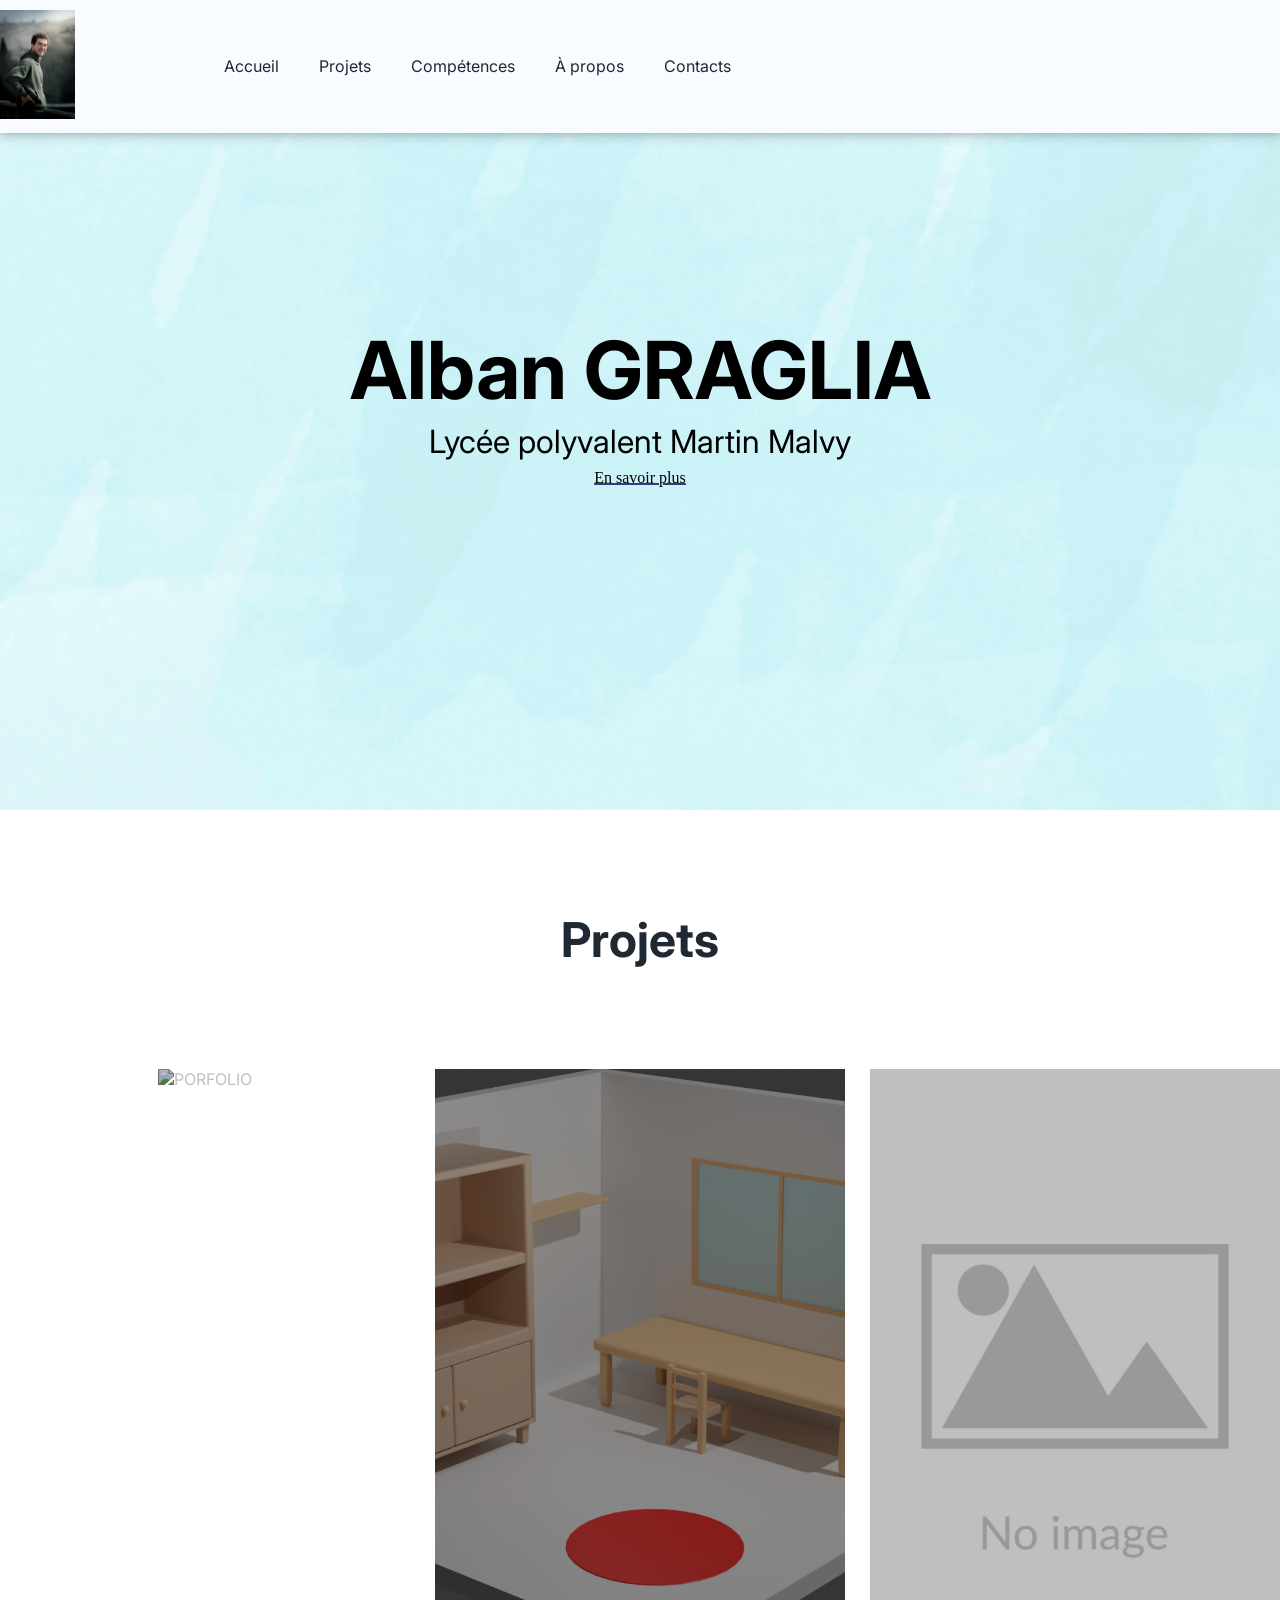
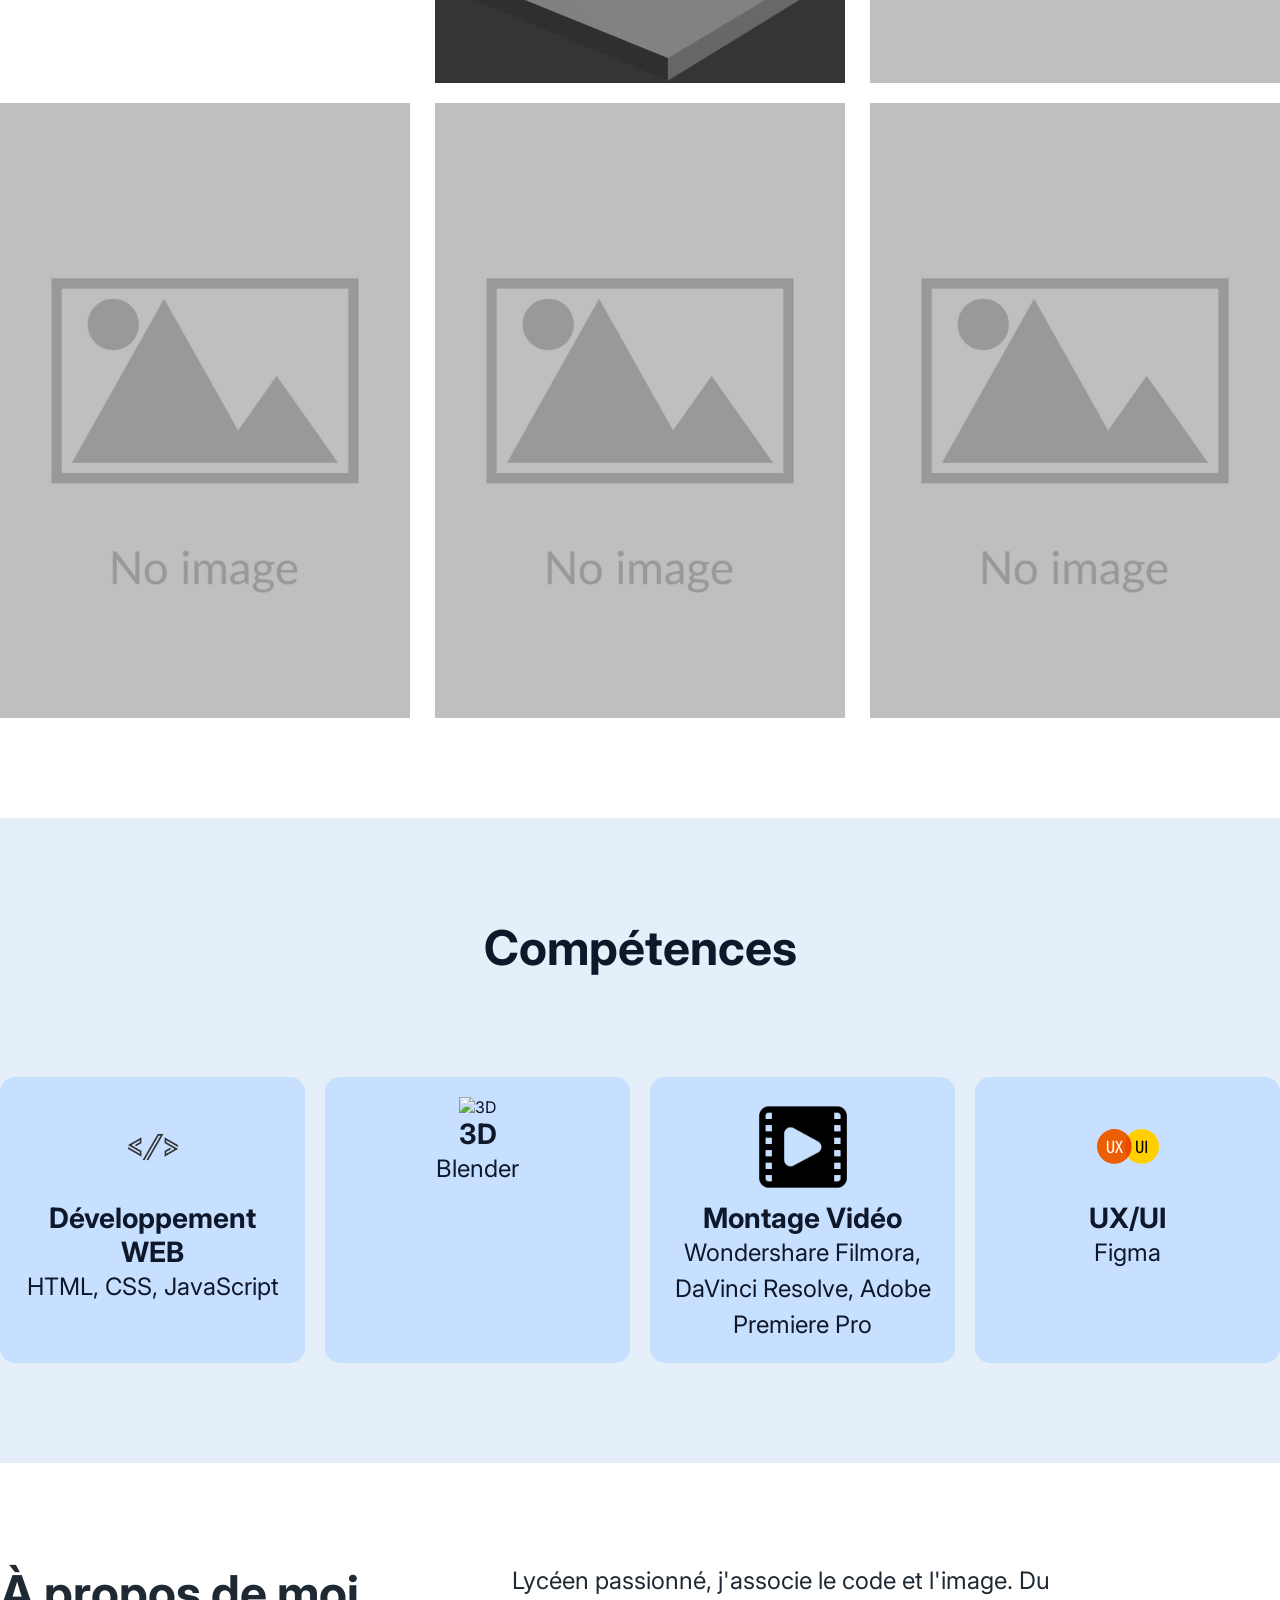
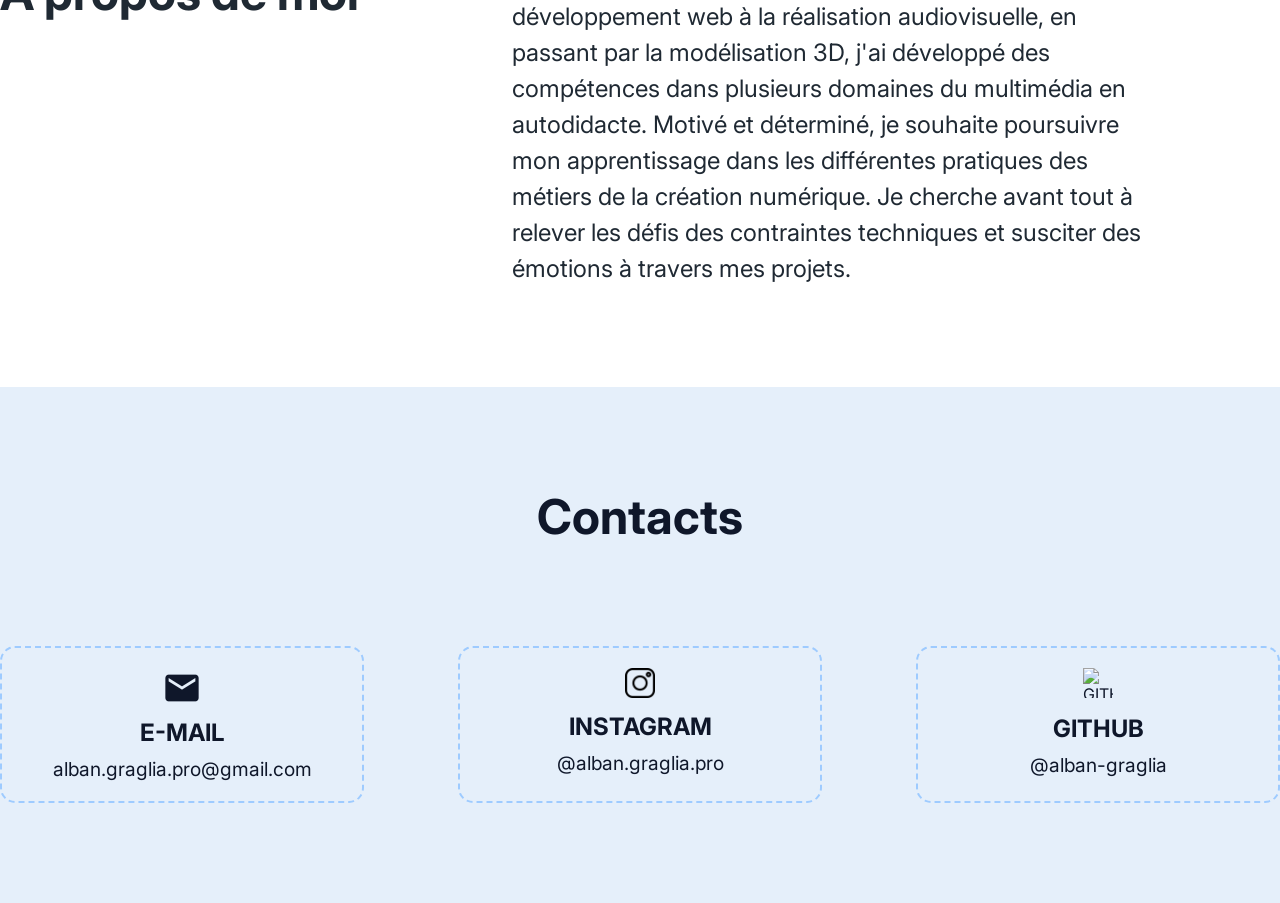
==== index.html @ 974cf29f "Teste projet bureau iso" ====
<!DOCTYPE html>
<html>

<head>
  <meta charset="utf-8">
  <meta name="viewport" content="width=device-width, initial-scale=1" />
  <link href="https://fonts.googleapis.com/icon?family=Material+Icons" rel="stylesheet">
  <link rel="stylesheet" href="CSS/style.css"> <!-- Fichier CSS par défaut -->
  <link rel="stylesheet" href="CSS/theme.css"> <!-- Fichier CSS pour le thème sombre/claire -->
  <link rel="stylesheet" href="CSS/responsive.css"> <!-- Fichier CSS pour responsive -->
  <title>Projet 1 - Alban GRAGLIA</title>
</head>

<body class="light-mode">
  <header>
    <div class="boxed">
      <div class="flex align-center space-between">
        <button onclick="OpenMenu()" class="menu-button-phone">
          <span class="material-icons">menu</span>
        </button>
        <a href="/" class="header-logo">
          <img src="img/alban-graglia.jpg" alt="ALBAN GRAGLIA">
        </a>
        <ul class="header-menu">
          <li><a href="#home">Accueil</a></li>
          <li><a href="#projets">Projets</a></li>
          <li><a href="#competences">Compétences</a></li>
          <li><a href="#learn-more">À propos</a></li>
          <li><a href="#contacts">Contacts</a></li>
        </ul>
        <button class="theme-switch" id="theme-switch">
          <span class="material-icons">light_mode</span>
        </button>
      </div>
  </header>


  <!-- Accueil -->
  <div class="slider" id="home">
    <div class="slider-content">
      <h1>Alban GRAGLIA</h1>
      <p>Lycée polyvalent Martin Malvy</p>
      <a href="#learn-more">
        <p>En savoir plus</p>
      </a>
    </div>
  </div>







  <!-- Projets -->
  <div class="section light" id="projets">
    <div class="boxed text-center">
      <h2> Projets </h2>
      <div class="flex wrap gap20 space-between">

        <div class="w32 wm47 projet"> <!-- Projet 1: -->
          <a href="projet/projet1.html">
            <img src="" alt="PORFOLIO">
            <h3>Portfolio</h3>
          </a>
        </div>

        <div class="w32 wm47 projet"> <!-- Projet 2: -->
          <a href="projet/projet2.html">
            <img src="img/projet/bureau-iso.png" alt="BUREAU ISO">
            <h3>Bureau isométrique</h3>
          </a>
        </div>

        <div class="w32 wm47 projet"> <!-- Projet 3: -->
          <a href="projet/projet3.html">
            <img src="img/no-image.jpg" alt="AFFICHE CVL">
            <h3>Affiche CVL</h3>
          </a>
        </div>

        <div class="w32 wm47 projet"> <!-- Projet 4: -->
          <a href="img/no-image.jpg">
            <img src="img/no-image.jpg" alt="NO IMAGE">
            <h3>No image</h3>
          </a>
        </div>

        <div class="w32 wm47 projet"> <!-- Projet 5: -->
          <a href="img/no-image.jpg">
            <img src="img/no-image.jpg" alt="NO IMAGE">
            <h3>No image</h3>
          </a>
        </div>

        <div class="w32 wm47 projet"> <!-- Projet 6: -->
          <a href="img/no-image.jpg">
            <img src="img/no-image.jpg" alt="NO IMAGE">
            <h3>No image</h3>
          </a>
        </div>

      </div>
    </div>
  </div>






  <!-- Compétences -->
  <div class="section dark" id="competences">
    <div class="boxed text-center">
      <h2>Compétences</h2>
      <div class="flex toColumn gap20">

        <div class="w25 wm80 skill"> <!-- Compétence 1: WEB -->
          <img src="img/logo/web.png" alt="WEB">
          <h3>Développement WEB</h3>
          <p> HTML, CSS, JavaScript </p>
        </div>

        <div class="w25 wm80 skill"> <!-- Compétence 2: 3D -->
          <img src="img/logo/blender.png" alt="3D">
          <h3>3D</h3>
          <p> Blender </p>
        </div>

        <div class="w25 wm80 skill"> <!-- Compétence 3: Vidéo -->
          <img src="img/logo/video.png" alt="VIDEO">
          <h3>Montage Vidéo</h3>
          <p> Wondershare Filmora, DaVinci Resolve, Adobe Premiere Pro </p>
        </div>

        <div class="w25 wm80 skill"> <!-- Compétence 4: UX/UI -->
          <img src="img/logo/ux-ui.svg" alt="UX/UI">
          <h3>UX/UI</h3>
          <p>Figma</p>
        </div>

      </div>
    </div>
  </div>





  <!-- À propos de moi -->
  <div class="section light" id="learn-more">
    <div class="boxed">
      <div class="flex toColumn mCenter">
        <div class="w40 wm100">
          <h2>À propos de moi</h2>
        </div>


        <div class="w60 wm100">
          <p>Lycéen passionné, j'associe le code et l'image. Du développement web à la réalisation audiovisuelle, en
            passant par la modélisation 3D, j'ai développé des compétences dans plusieurs domaines du multimédia en
            autodidacte. Motivé et déterminé, je souhaite poursuivre mon apprentissage dans les différentes pratiques
            des métiers de la création numérique. Je cherche avant tout à relever les défis des contraintes techniques
            et susciter des émotions à travers mes projets.</p>
        </div>
      </div>
    </div>
  </div>






  <!-- Contacts -->
  <div class="section dark" id="contacts">
    <div class="boxed text-center">
      <h2>Contacts</h2>
      <div class="flex toColumn space-between mgap20">

        <div class="w33 wm80 contact"> <!-- Contact 1: Gmail -->
          <span class="material-icons contact-icon">mail</span>
          <span class="contact-name">E-mail</span>
          <span class="contact-content">alban.graglia.pro@gmail.com</span>
        </div>

        <div class="w33 wm80 contact"> <!-- Contact 2: Instagram -->
          <a href="https://www.instagram.com/alban.graglia.pro/">
            <img class="contact-img" src="img/logo/instagram.png" alt="INSTAGRAM">
            <span class="contact-name">Instagram</span>
            <span class="contact-content">@alban.graglia.pro</span>
          </a>
        </div>

        <div class="w33 wm80 contact"> <!-- contact  3: GitHub -->
          <a href="https://github.com/alban-graglia">
            <img class="contact-img" src="img/logo/github.png" alt="GITHUB">
            <span class="contact-name">GitHub</span>
            <span class="contact-content">@alban-graglia</span>
          </a>
        </div>
      </div>
    </div>
  </div>


</body>
<script src="JS/script.js"></script>

</html>
---- CSS/style.css ----
@import url('https://fonts.googleapis.com/css2?family=Inter:ital,opsz,wght@300;400;500;600;700;900&display=swap');


* {
  margin: 0;
  padding: 0;
  scroll-behavior: smooth;
}






/* Paramètres */
body {
  font-family: 'Inter', sans-serif;
}


h1 {
  font-size: 5rem;
}

h2 {
  font-size: 3rem;
  margin-bottom: 100px;
}

p {
  font-size: 1.5rem;
  line-height: 1.5em;
}

.slider-content p {
  font-size: 2rem;
}

.section {
  padding: 100px 0;
}

.boxed {
  max-width: 1280px;
  margin-inline: auto
}

.flex {
  display: flex
}

.light {
  background: var(--slider-bg1-color);
  color: var(--slider-text1-color);
}

.dark {
  background: var(--slider-bg2-color);
  color: var(--slider-text2-color);
}

.w25 {
  width: 25%
}

.w32 {
  width: 32%
}

.w33 {
  width: 33.3%
}

.w40 {
  width: 40%
}

.w60 {
  width: 50%
}

.gap20 {
  gap: 20px
}

.wrap {
  flex-wrap: wrap;
}

.space-between {
  justify-content: space-between
}

.align-center {
  align-items: center
}

.text-center {
  text-align: center;
}












/* Header */
header {
  position: fixed;
  top: 0;
  left: 0;
  width: 100%;
  background: var(--header-bg-color);
  z-index: 1000;
  padding-block: 10px;
  box-shadow:
    0px 5px 10px var(--header-bg-shadow1-color),
    0px 1px 5px var(--header-bg-shadow2-color);
}

.header-logo {
  display: block;
  z-index: 999;
}

.header-logo img {
  width: 75px;
}

header .material-icons {
  font-size: 40px
}

.menu-button-phone {
  display: none;
}

.header-menu {
  display: flex;
  align-items: center;
  list-style: none;
}

.header-menu li a {
  text-decoration: none;
  color: var(--header-text-color);
  padding: 20px;
  display: block;
  box-sizing: border-box;
  transition: 0.2 s ease
}

.header-menu li a:hover {
  background: var(--header-hover-color);
}

.theme-switch,
.menu-button-phone {
  background: none;
  border: none;
  cursor: pointer;
  color: var(--header-text-color)
}






/* Slider */
.slider {
  width: 100%;
  height: 90vh;
  aspect-ratio: 16/9;
  background-image: url(../img/background.jpg);
  filter: brightness(var(--bg-brightness));
  background-attachment: fixed;
  position: relative;
}

.slider-background {
  width: 100%;
  height: 90vh;
  object-fit: cover;
}

.slider-content {
  position: absolute;
  top: 50%;
  left: 50%;
  transform: translate(-50%, -50%);
  text-align: center;
}

.slider-content a p {
  font-family: "Shadows Into Light Two", cursive;
  display: block;
  width: 100%;
  height: 100%;
  text-decoration: underline;
  color: var(--slider-text0-color);
  font-size: 16px;
}

.slider .img-projet1 {
  width: 50vh;
  height: 50vh;
  object-fit: cover;
}






/* Projets */
.projet {
  height: auto;
  aspect-ratio: 1/1.5;
  position: relative;

}

.projet a {
  display: block;
  width: 100%;
  height: 100%;
  text-decoration: none;
  color: var(--projet-text-color);
}

.projet img {
  width: 100%;
  height: 100%;
  object-fit: cover;
  filter: brightness(0.75);
  transition: 0.4s ease;
}

.projet:hover img {
  filter: brightness(1);
}

.projet h3 {
  position: absolute;
  top: 50%;
  left: 50%;
  transform: translate(-50%, -50%);
  font-size: 2rem;
  width: max-content;
  opacity: 0;
  transition: 0.4s ease
}

.projet:hover h3 {
  opacity: 0.95;
}






/* Compétences */
.skill {
  background: var(--skill-bg-color);
  border-radius: 15px;
  padding: 20px;
  box-sizing: border-box;
}

.skill img {
  width: 100px;
  height: 100px;
  aspect-ratio: 1/1;
  object-fit: contain;
}

.skill h3 {
  font-size: 1.75rem;
  margin-top: 10 px;
}






/* Contacts */
.contact {
  border: 2px dashed var(--contact-border-color);
  border-radius: 15px;
  padding: 20px;
  max-width: 320px;
}

.contact-icon {
  display: block;
  font-size: 40px;
}

.contact a {
  text-decoration: none;
  color: var(--slider-text2-color)
}

.contact a .contact-img {
  display: inline-block;
  margin: 0 auto;
  width: 30px;
  height: 30px;
}

.contact-name {
  display: block;
  font-weight: 700;
  text-transform: uppercase;
  margin: 10px 0;
  font-size: 1.5rem;
}

.contact-content {
  display: block;
  font-size: 1.2rem
}






/* Balise Scroll */
#home,
#projets,
#competences,
#learn-more,
#contacts {
  scroll-margin-top: 95px;
  /* Hauteur du header */
}
---- CSS/theme.css ----
/***************************/
/*   Fichier choix thème   */
/***************************/



/***************/
/* Thème clair */
/***************/
body.light-mode {
  --bg-brightness: 1;                                /*Luminosité background*/
  
  /*Header*/
  --header-bg-color: #f8fbff;                      /*Background header*/
  --header-bg-shadow1-color: rgba(0, 0, 0, 0.15);  /*Ombre principale*/
  --header-bg-shadow2-color: rgba(0, 0, 0, 0.12);  /*Ombre secondaire*/
  --header-text-color: #1f2933;                    /*Texte header*/
  --header-hover-color: #e6f2ff;                   /*Cadre hover*/

  /*Slider*/
  --slider-bg1-color: #ffffff;                     /*Background principale*/
  --slider-bg2-color: #e5effa;                     /*Background secondaire*/
  --slider-text0-color: #000;                      /*Texte accueil*/
  --slider-text1-color: #1f2933;                   /*Texte background principale*/
  --slider-text2-color: #0f172a;                   /*Texte background secondaire*/

  /*Projets*/
  --projet-text-color: #ffffff;                    /*Texte sur projets */

  /*Compétences*/
  --skill-bg-color: #c7e0ff;                       /*Cadre compétences*/

  /*Contacts*/
  --contact-border-color: #9ecbff;                 /*Cadre contact*/
}






/****************/
/* Thème sombre */
/****************/
body.dark-mode {
  --bg-brightness: 0.5;                              /*Luminosité background*/
  
  /*Header*/
  --header-bg-color: #0f172a;                      /*Background*/
  --header-bg-shadow1-color: rgba(0, 0, 0, 0.6);   /*Ombre principale*/
  --header-bg-shadow2-color: rgba(0, 0, 0, 0.3);   /*Ombre secondaire*/
  --header-text-color: #e5efff;                    /*Texte*/
  --header-hover-color: #1e293b;                   /*Cadre hover*/

  /*Slider*/
  --slider-bg1-color: #070b1c;                     /*Background principal*/
  --slider-bg2-color: #020617;                     /*Background secondaire*/
  --slider-text0-color: #000;                      /*Texte accueil*/
  --slider-text1-color: #e5efff;                   /*Texte background principal*/
  --slider-text2-color: #c7e0ff;                   /*Texte background secondaire*/

  /*Projets*/
  --projet-text-color: #ffffff;                    /*Texte sur projets*/

  /*Compétences*/
  --skill-bg-color: #1e293b;                       /*Cadre compétences*/

  /*Contacts*/
  --contact-border-color: #9ecbff;                 /*Cadre contact*/
}
---- CSS/responsive.css ----
@media(max-width: 810px) {
  header {
    height: 65px;
  }

  .header-logo {
    position: absolute;
    left: 50%;
    top: 50%;
    transform: translate(-50%, -50%);
  }

  .menu-phone{
    display: flex;
  }

  .menu-button-phone {
    z-index: 999;
    display: block;
    position: absolute;
    left: 5%;
    top: 50%;
    transform: translateY(-50%)
  }

  .theme-switch {
    position: absolute;
    right: 5%;
    top: 50%;
    transform: translateY(-50%)
  }

  .header-menu {
    display: flex;
    position: fixed;
    top: 0;
    left: 0;
    width: 100%;
    height: 100vh;
    background: var(--header-bg-color);
    flex-direction: column;
    align-items: center;
    justify-content: center;
    font-size: 1.25rem;
    gap: 20px;
    display: none;
  }

  .header-menu li a {
    border: 2px solid var(--header-text-color);
    width: 220px;
    text-align: center;
  }

  .slider {
    height: 75vh
  }

  .slider-content {
    width: 90%;
  }

  .slider-content p {
    margin-top: 20px;
    font-size: 1.5rem;
    text-wrap: balance;
  }

  h1 {
    font-size: 2rem;
  }

  h2 {
    font-size: 1.65rem;
    margin-bottom: 20px;
  }

  p {
    font-size: 1rem;
    text-wrap: balance;
  }

  .toColumn {
    flex-direction: column
  }

  .mCenter {
    justify-content: center;
    align-items: center;
    text-align: center;
  }


  .wm47 {
    width: 47% !important;
  }

  .wm80 {
    width: 80%;
    margin: 0 auto !important;
  }

  .wm100 {
    width: 100% !important;
  }

  .mgap20 {
    gap: 20px !important;
  }

  .section {
    padding: 50px 0;
  }

  .boxed {
    max-width: 90%;
  }
}
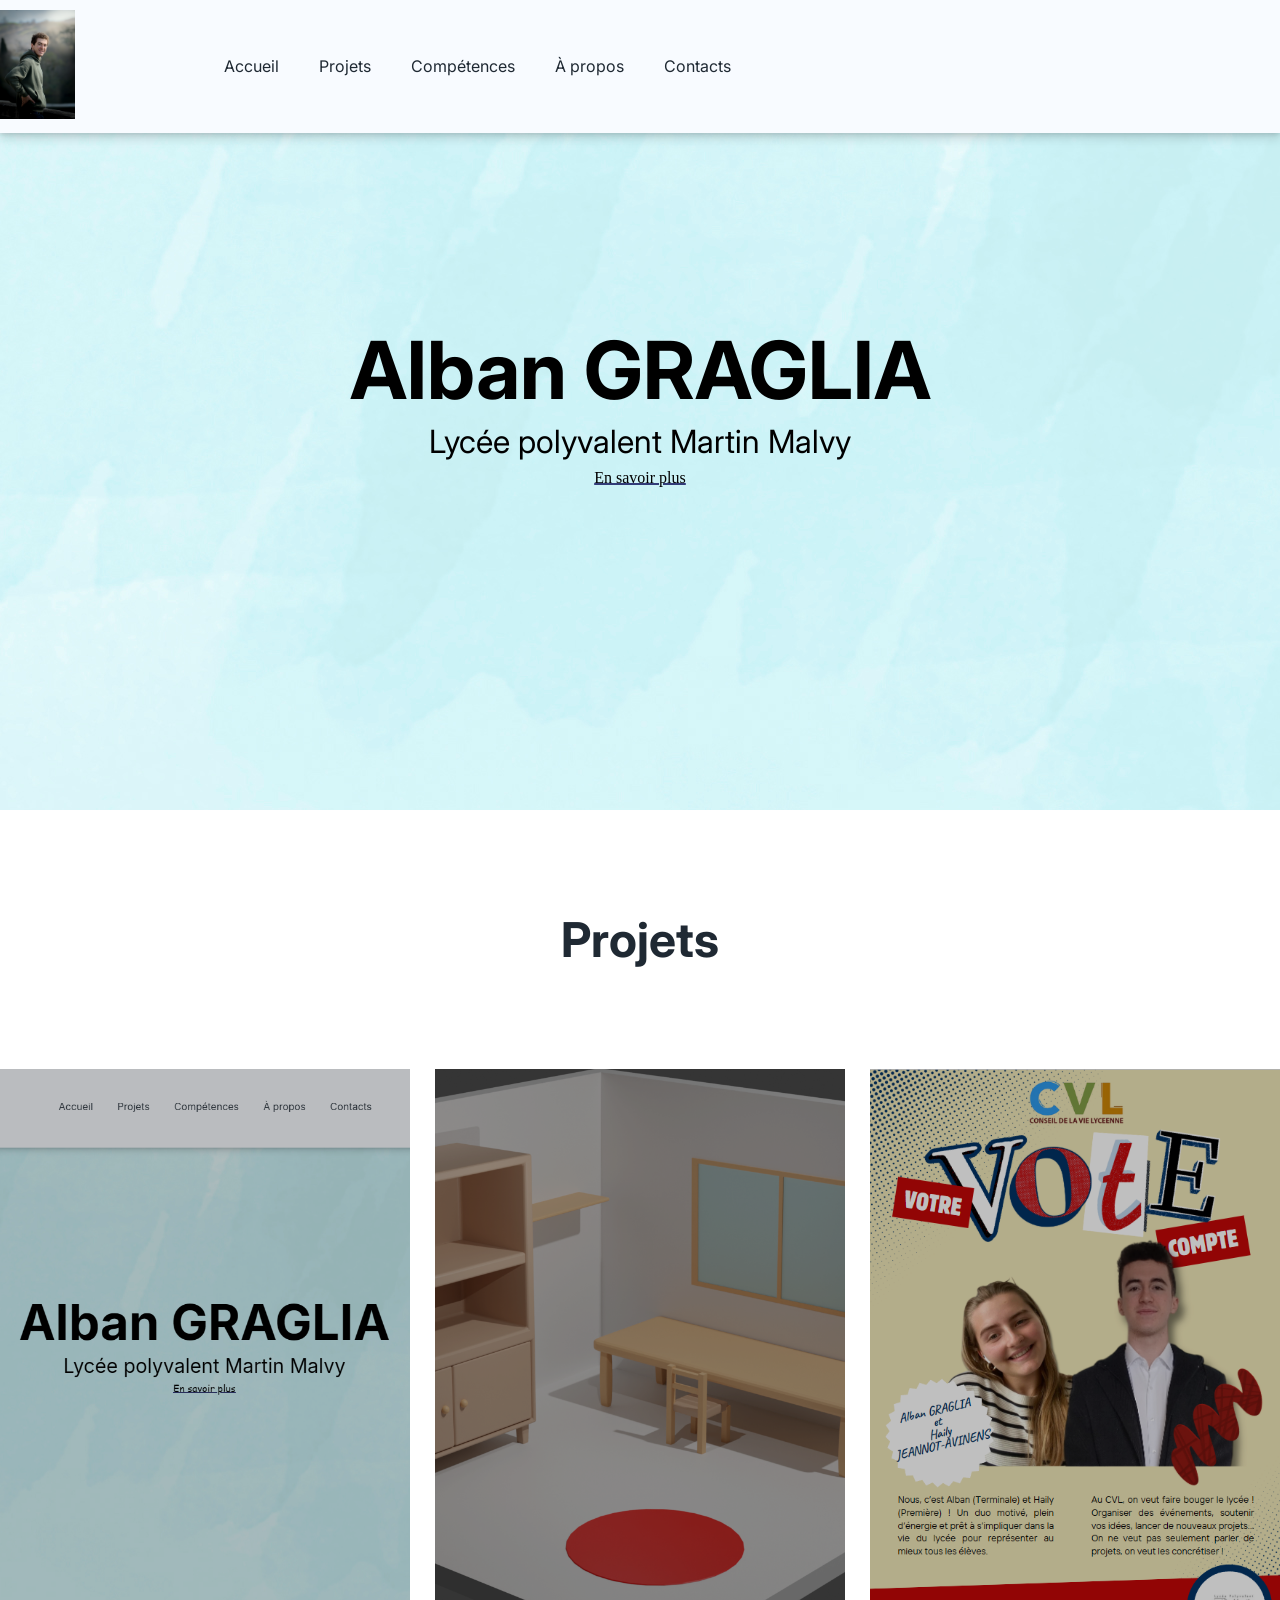
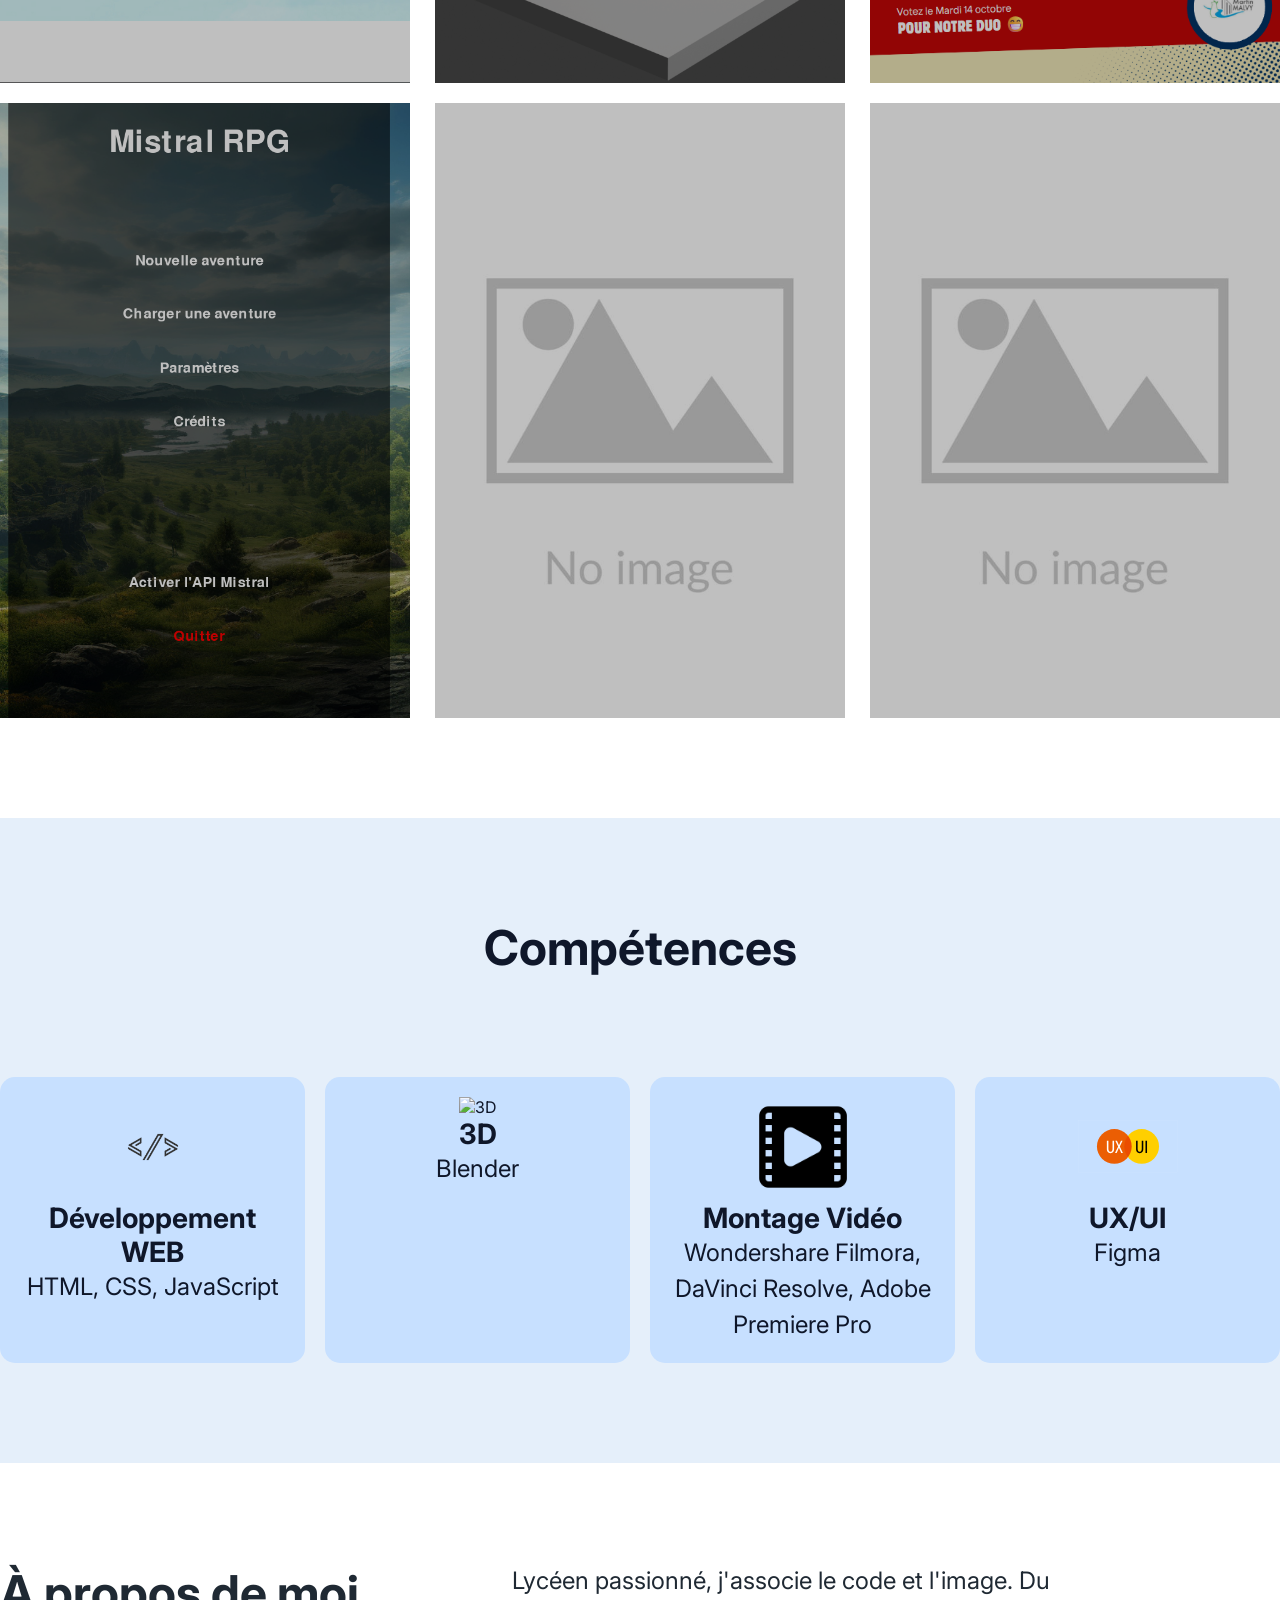
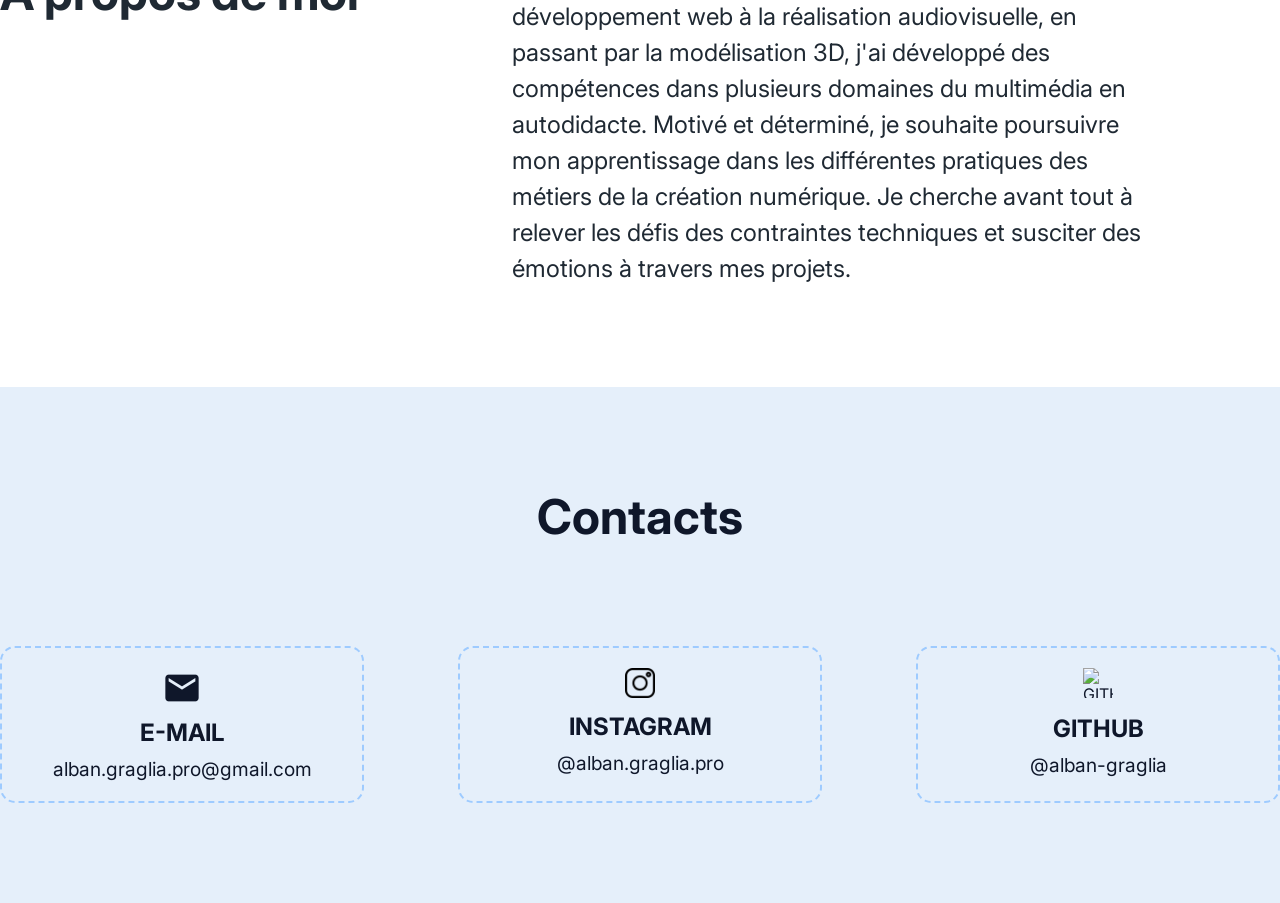
==== commit c03c9f78: "Ajout projet 1,2,3 et 4" ====
--- a/index.html
+++ b/index.html
@@ -60,7 +60,7 @@
 
         <div class="w32 wm47 projet"> <!-- Projet 1: -->
           <a href="projet/projet1.html">
-            <img src="" alt="PORFOLIO">
+            <img src="img/projet/portfolio.png" alt="PORFOLIO">
             <h3>Portfolio</h3>
           </a>
         </div>
@@ -74,27 +74,27 @@
 
         <div class="w32 wm47 projet"> <!-- Projet 3: -->
           <a href="projet/projet3.html">
-            <img src="img/no-image.jpg" alt="AFFICHE CVL">
+            <img src="img/projet/affiche-cvl.png" alt="AFFICHE CVL">
             <h3>Affiche CVL</h3>
           </a>
         </div>
 
         <div class="w32 wm47 projet"> <!-- Projet 4: -->
-          <a href="img/no-image.jpg">
+          <a href="projet/projet4.html">
+            <img src="img/projet/mistral-rpg.png" alt="MISTRAL RGP">
+            <h3>Mistral RPG</h3>
+          </a>
+        </div>
+
+        <div class="w32 wm47 projet"> <!-- Projet 5: -->
+          <a href="projet/projet5.html">
             <img src="img/no-image.jpg" alt="NO IMAGE">
             <h3>No image</h3>
           </a>
         </div>
 
-        <div class="w32 wm47 projet"> <!-- Projet 5: -->
-          <a href="img/no-image.jpg">
-            <img src="img/no-image.jpg" alt="NO IMAGE">
-            <h3>No image</h3>
-          </a>
-        </div>
-
         <div class="w32 wm47 projet"> <!-- Projet 6: -->
-          <a href="img/no-image.jpg">
+          <a href="projet/projet6.html">
             <img src="img/no-image.jpg" alt="NO IMAGE">
             <h3>No image</h3>
           </a>
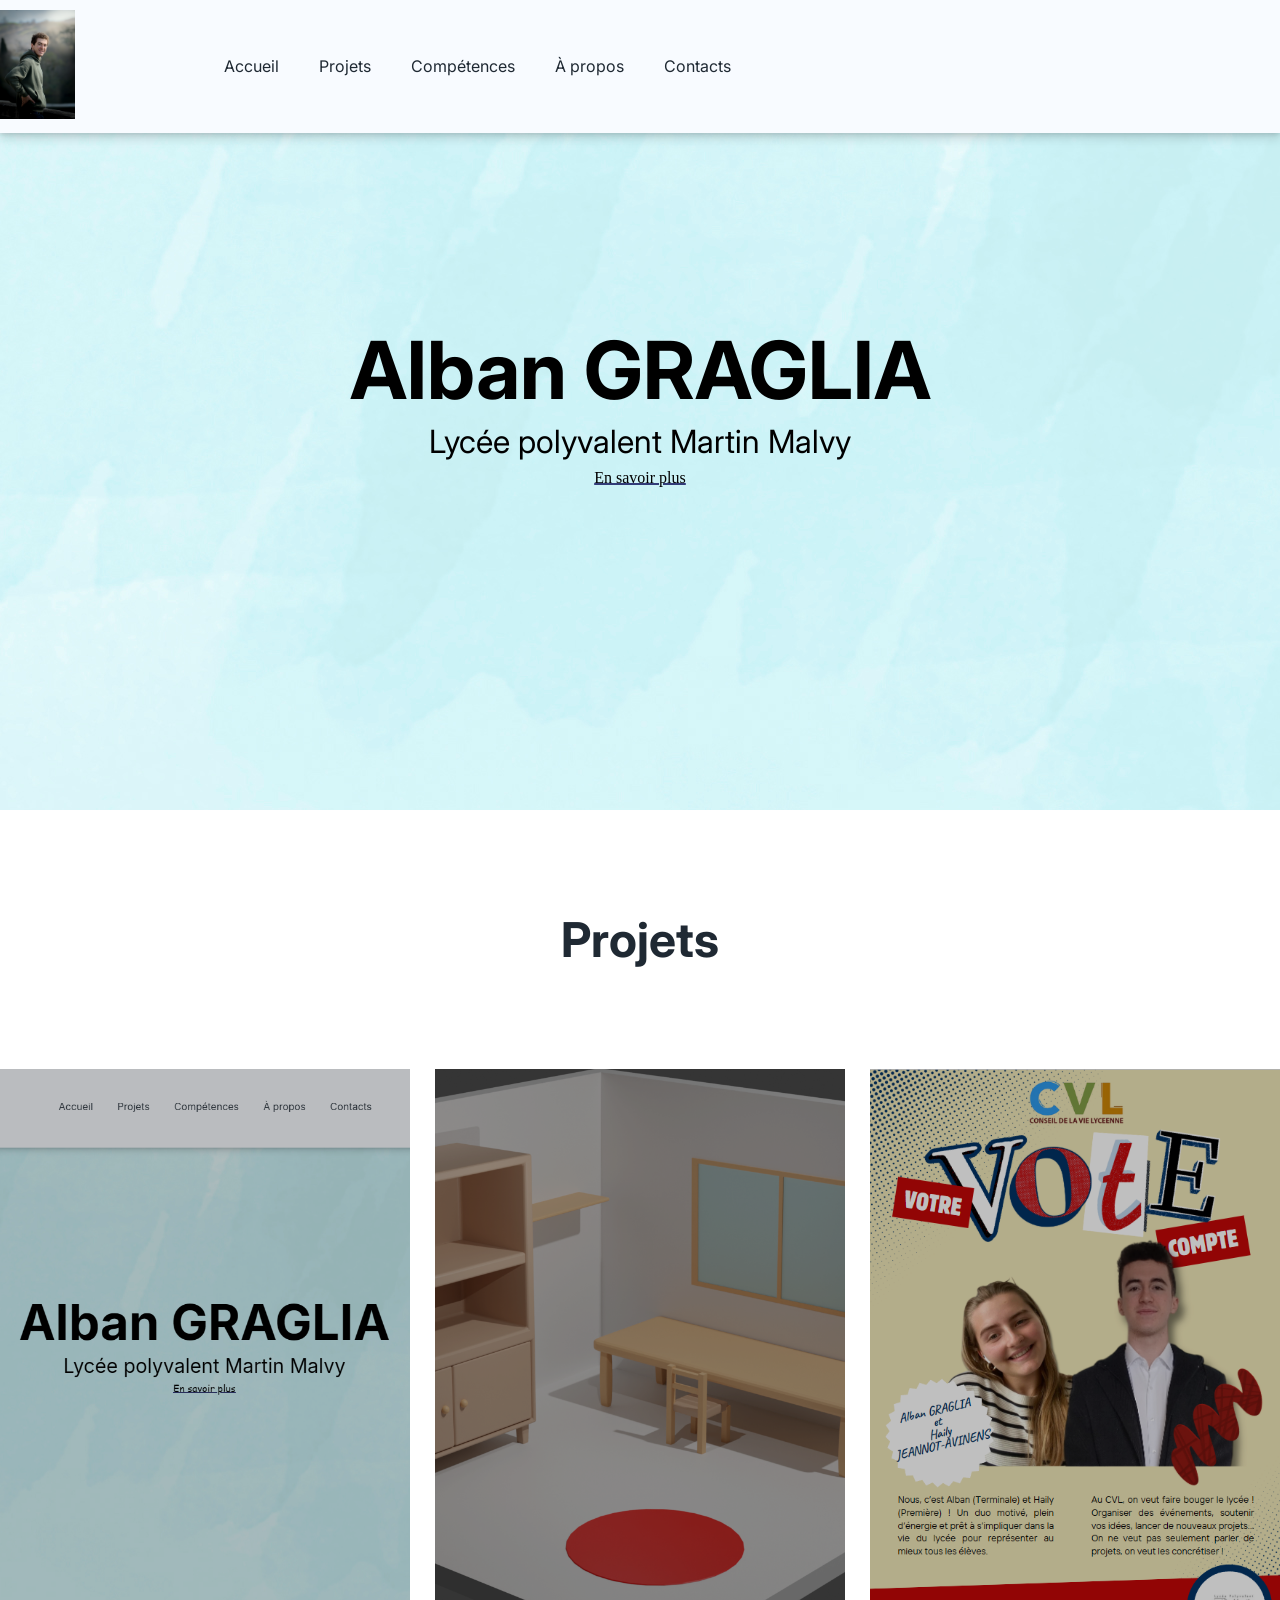
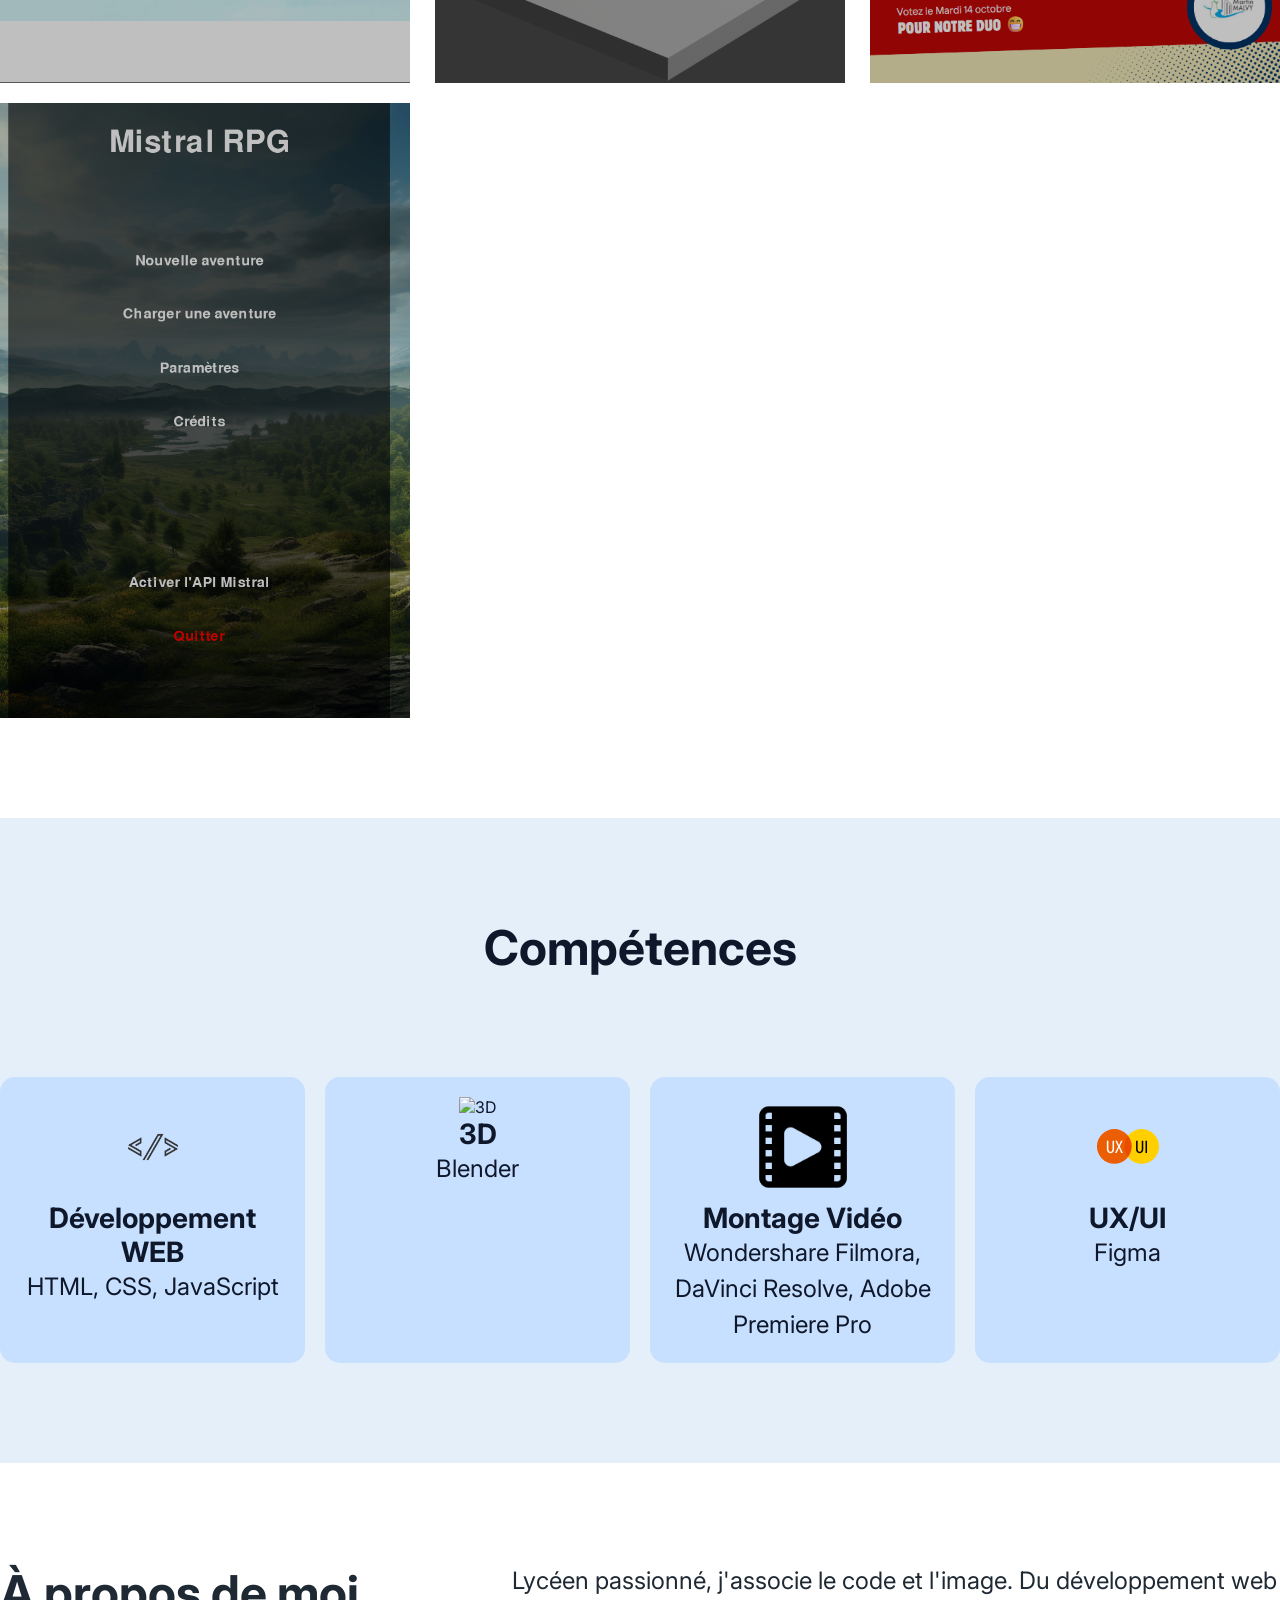
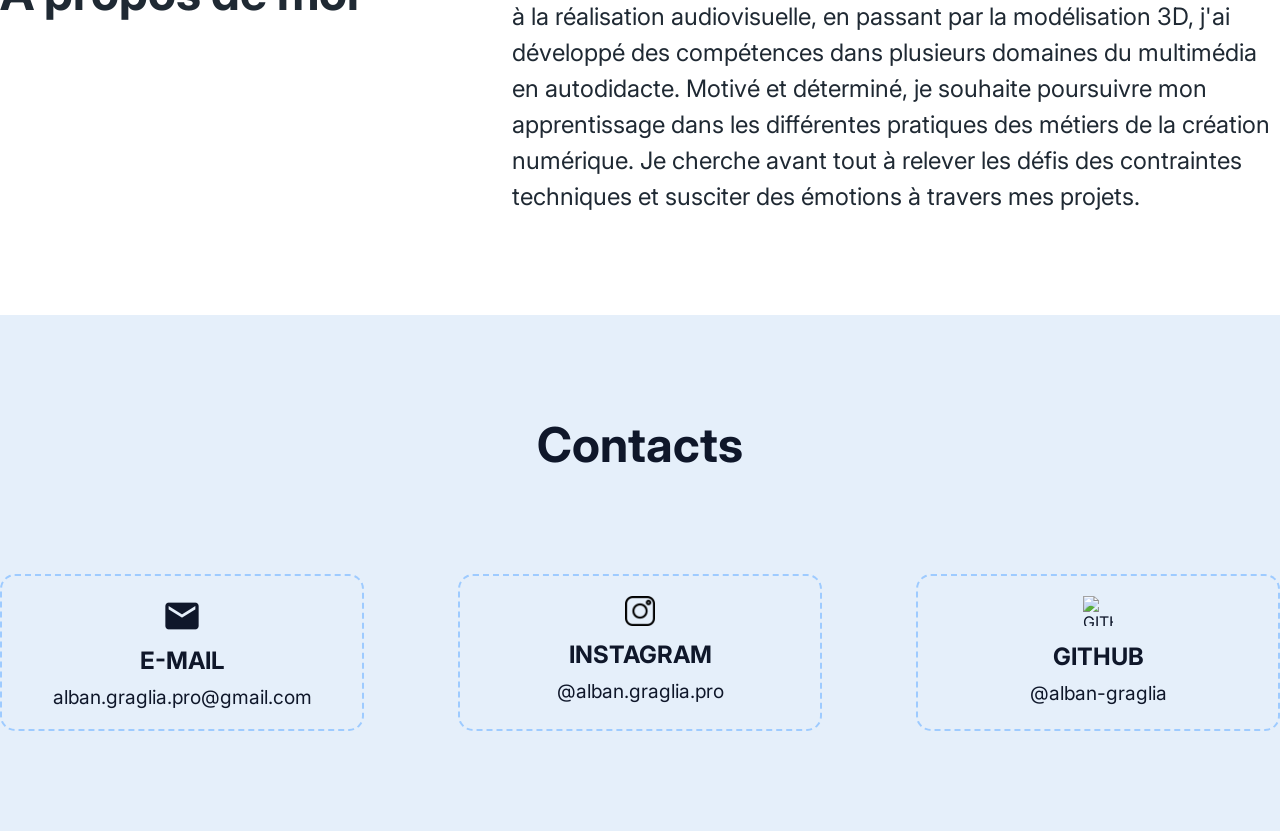
==== commit 23b02f52: "." ====
--- a/index.html
+++ b/index.html
@@ -8,7 +8,7 @@
   <link rel="stylesheet" href="CSS/style.css"> <!-- Fichier CSS par défaut -->
   <link rel="stylesheet" href="CSS/theme.css"> <!-- Fichier CSS pour le thème sombre/claire -->
   <link rel="stylesheet" href="CSS/responsive.css"> <!-- Fichier CSS pour responsive -->
-  <title>Projet 1 - Alban GRAGLIA</title>
+  <title>Portfolio - Alban GRAGLIA</title>
 </head>
 
 <body class="light-mode">
@@ -85,21 +85,21 @@
             <h3>Mistral RPG</h3>
           </a>
         </div>
-
-        <div class="w32 wm47 projet"> <!-- Projet 5: -->
+<!--
+        <div class="w32 wm47 projet">
           <a href="projet/projet5.html">
             <img src="img/no-image.jpg" alt="NO IMAGE">
             <h3>No image</h3>
           </a>
         </div>
 
-        <div class="w32 wm47 projet"> <!-- Projet 6: -->
+        <div class="w32 wm47 projet">
           <a href="projet/projet6.html">
             <img src="img/no-image.jpg" alt="NO IMAGE">
             <h3>No image</h3>
           </a>
         </div>
-
+-->
       </div>
     </div>
   </div>
--- a/CSS/style.css
+++ b/CSS/style.css
@@ -49,6 +49,12 @@
   display: flex
 }
 
+.flex2 {
+  display: flex;
+  justify-content: center;
+  flex-wrap: wrap;
+}
+
 .light {
   background: var(--slider-bg1-color);
   color: var(--slider-text1-color);
@@ -75,12 +81,20 @@
   width: 40%
 }
 
+.w50 {
+  width: 50%
+}
+
 .w60 {
-  width: 50%
+  width: 60%
 }
 
 .gap20 {
   gap: 20px
+}
+
+.gap40 {
+  gap: 40px
 }
 
 .wrap {
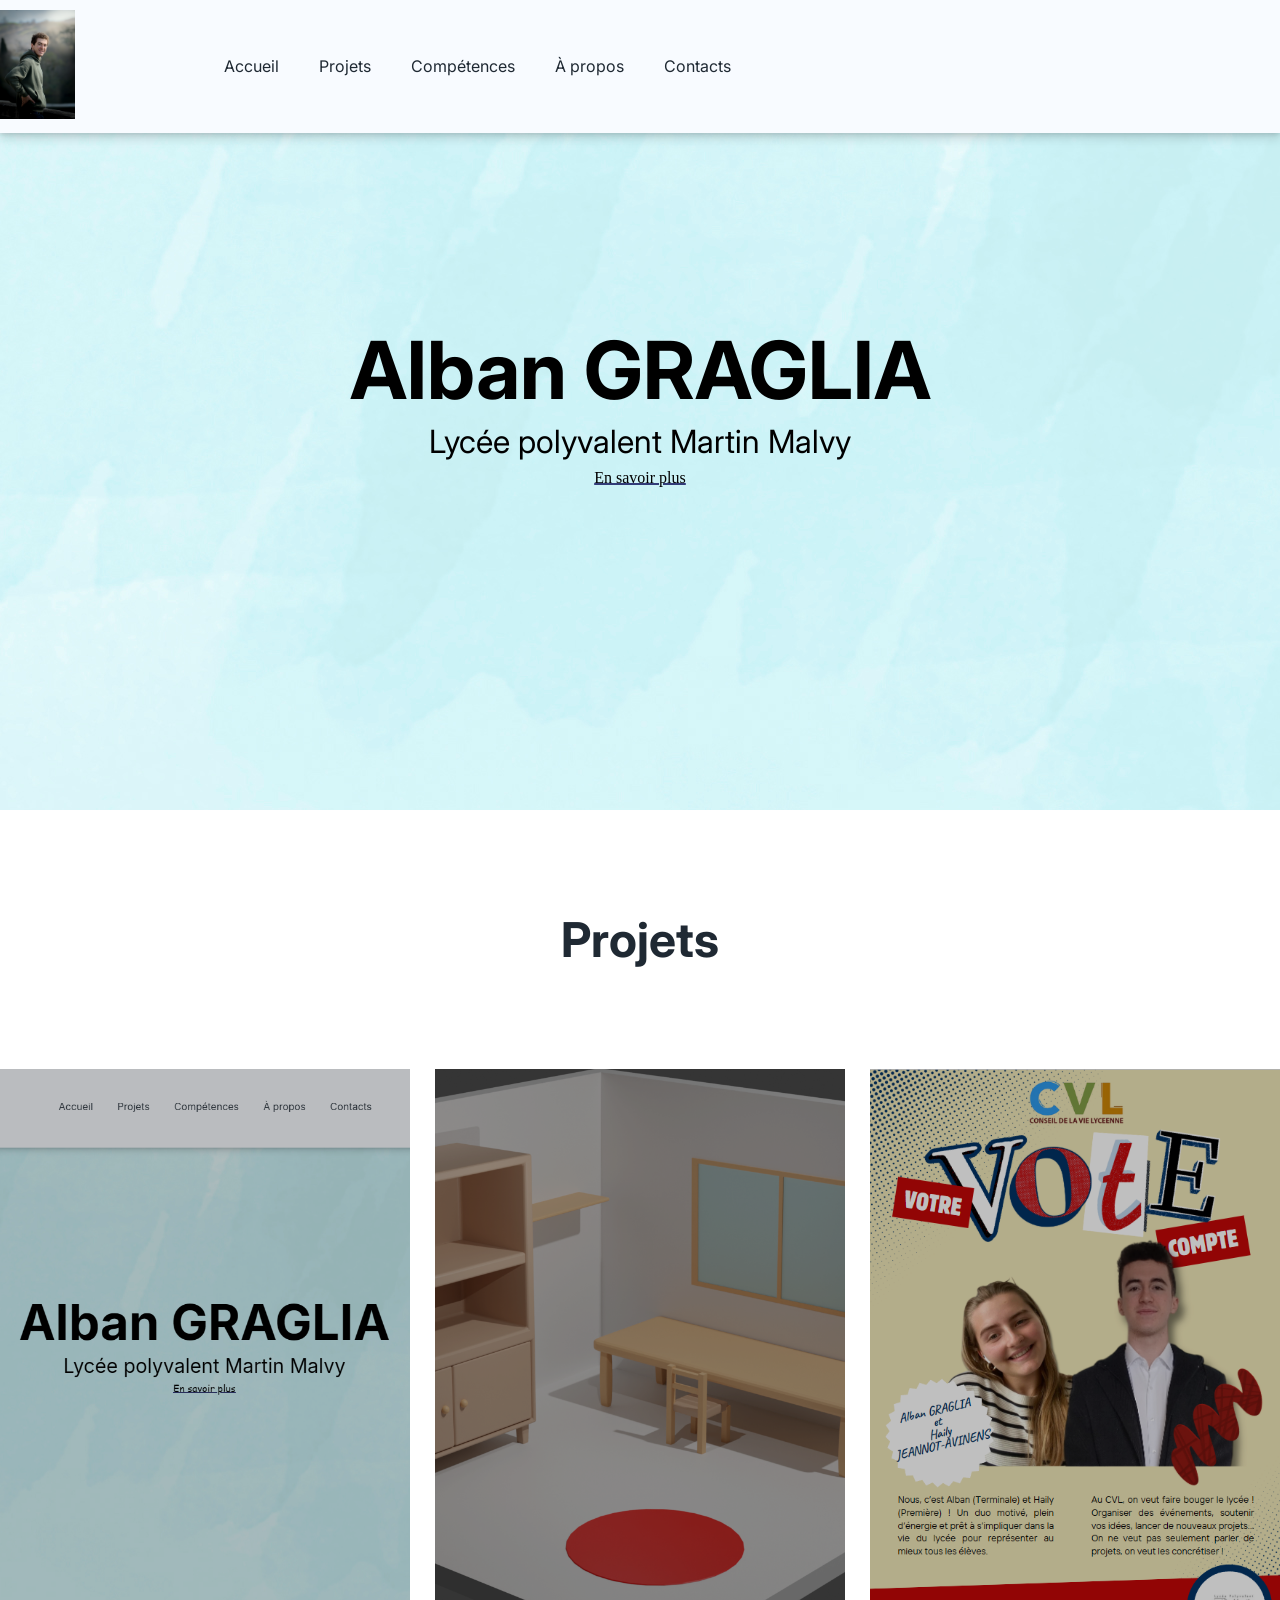
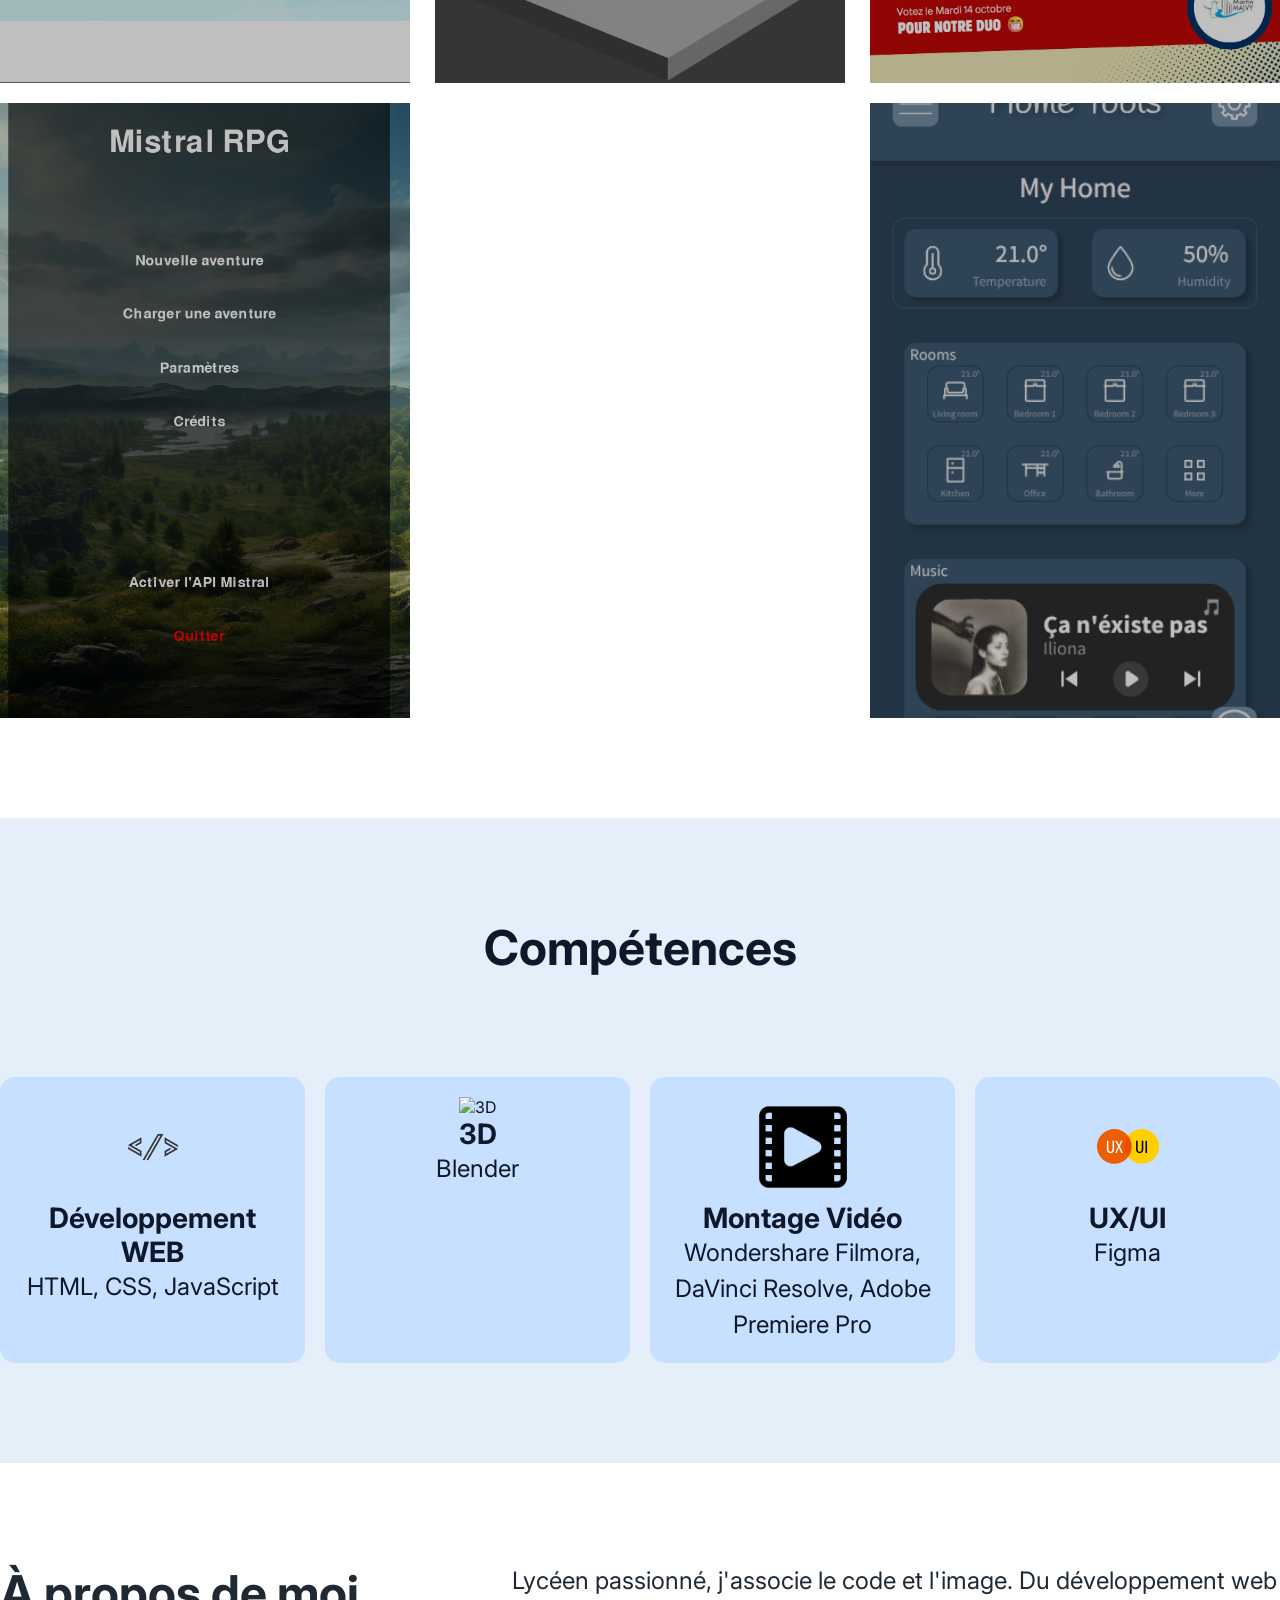
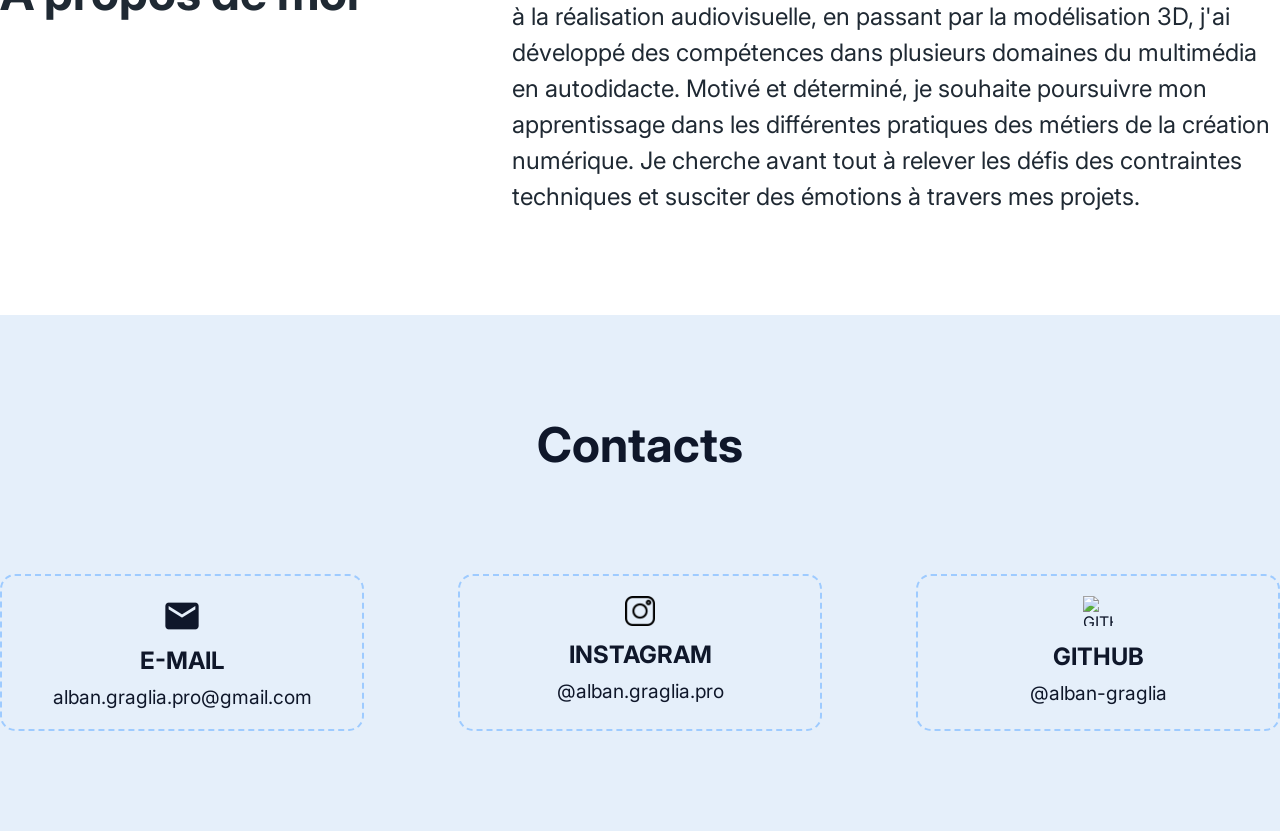
==== commit 3baf782a: "Ajout projet 5" ====
--- a/index.html
+++ b/index.html
@@ -85,14 +85,14 @@
             <h3>Mistral RPG</h3>
           </a>
         </div>
+
+        <div class="w32 wm47 projet"> <!-- Projet 5: -->
+          <a href="projet/projet5.html">
+            <img src="img/projet/Home-Tools/home.png" alt="HOME TOOLS">
+            <h3>Home Tools</h3>
+          </a>
+        </div>
 <!--
-        <div class="w32 wm47 projet">
-          <a href="projet/projet5.html">
-            <img src="img/no-image.jpg" alt="NO IMAGE">
-            <h3>No image</h3>
-          </a>
-        </div>
-
         <div class="w32 wm47 projet">
           <a href="projet/projet6.html">
             <img src="img/no-image.jpg" alt="NO IMAGE">
--- a/CSS/style.css
+++ b/CSS/style.css
@@ -224,7 +224,25 @@
 
 .slider .img-projet1 {
   width: 50vh;
+  height: 75vh;
+  object-fit: cover;
+}
+
+.slider .img-projet2 {
+  width: 75vh;
   height: 50vh;
+  object-fit: cover;
+}
+
+.slider .img-projet3 {
+  width: 50vh;
+  height: 75vh;
+  object-fit: cover;
+}
+
+.slider .img-projet4 {
+  width: 50vh;
+  height: 75vh;
   object-fit: cover;
 }
 
@@ -258,6 +276,7 @@
 }
 
 .projet:hover img {
+
   filter: brightness(1);
 }
 
@@ -267,13 +286,22 @@
   left: 50%;
   transform: translate(-50%, -50%);
   font-size: 2rem;
-  width: max-content;
+  width: 90%;
+  text-align: center;
   opacity: 0;
-  transition: 0.4s ease
+  transition: 0.4s ease;
 }
 
 .projet:hover h3 {
   opacity: 0.95;
+}
+
+.img-projet5 {
+    width: 60%;
+    max-width: 300px;
+    height: auto;
+    border-radius: 8px;
+    object-fit: cover;
 }
 
 
--- a/CSS/responsive.css
+++ b/CSS/responsive.css
@@ -104,6 +104,18 @@
     width: 100% !important;
   }
 
+  .hw47 {
+    height: 47%;
+  }
+
+  .hw80 {
+    height: 80%;
+  }
+
+  .hw100 {
+    height: 100%;
+  }
+
   .mgap20 {
     gap: 20px !important;
   }
@@ -115,4 +127,28 @@
   .boxed {
     max-width: 90%;
   }
+
+  .slider .img-projet1 {
+  width: 40vh;
+  height: 67.5vh;
+  object-fit: cover;
+  }
+
+  .slider .img-projet2 {
+    width: 50vh;
+    height: 40vh;
+    object-fit: cover;
+  }
+
+  .slider .img-projet3 {
+    width: 40vh;
+    height: 67.5vh;
+    object-fit: cover;
+  }
+
+  .slider .img-projet4 {
+    width: 40vh;
+    height: 67.5vh;
+    object-fit: cover;
+  }
 }
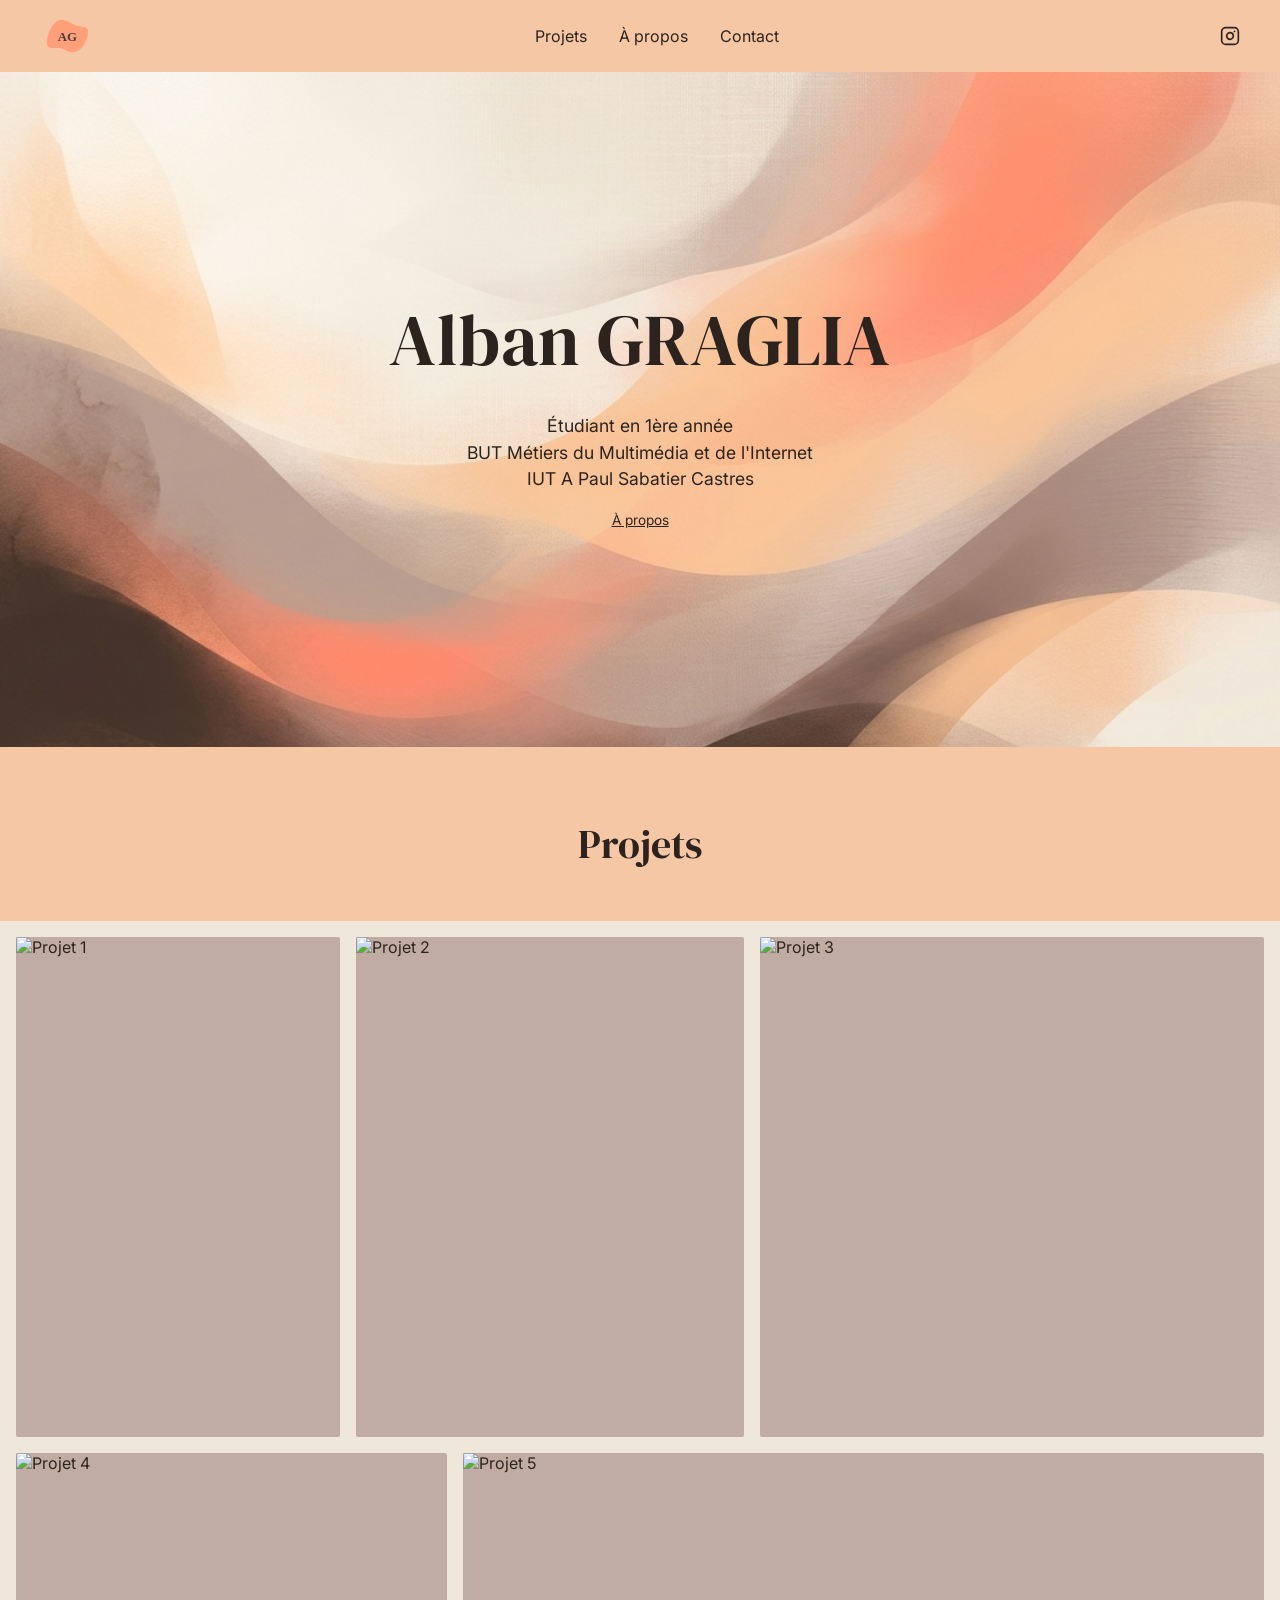
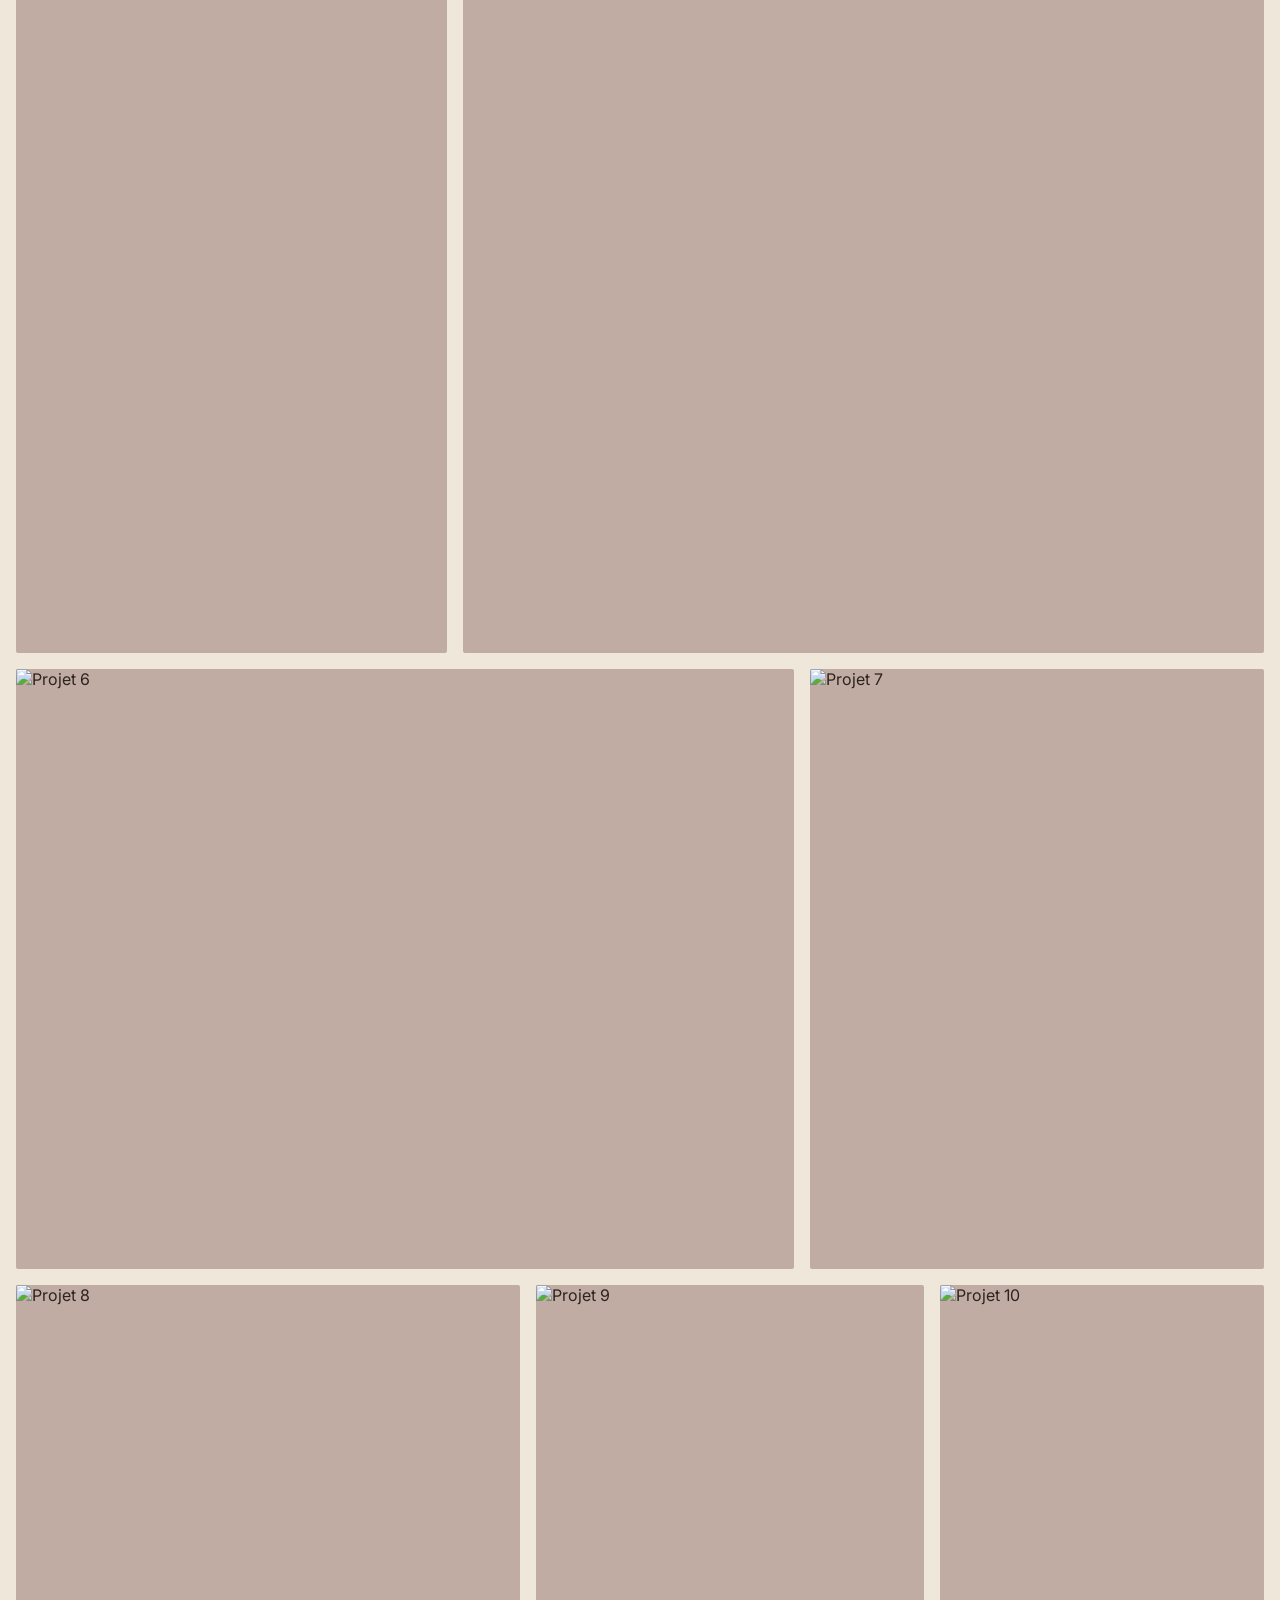
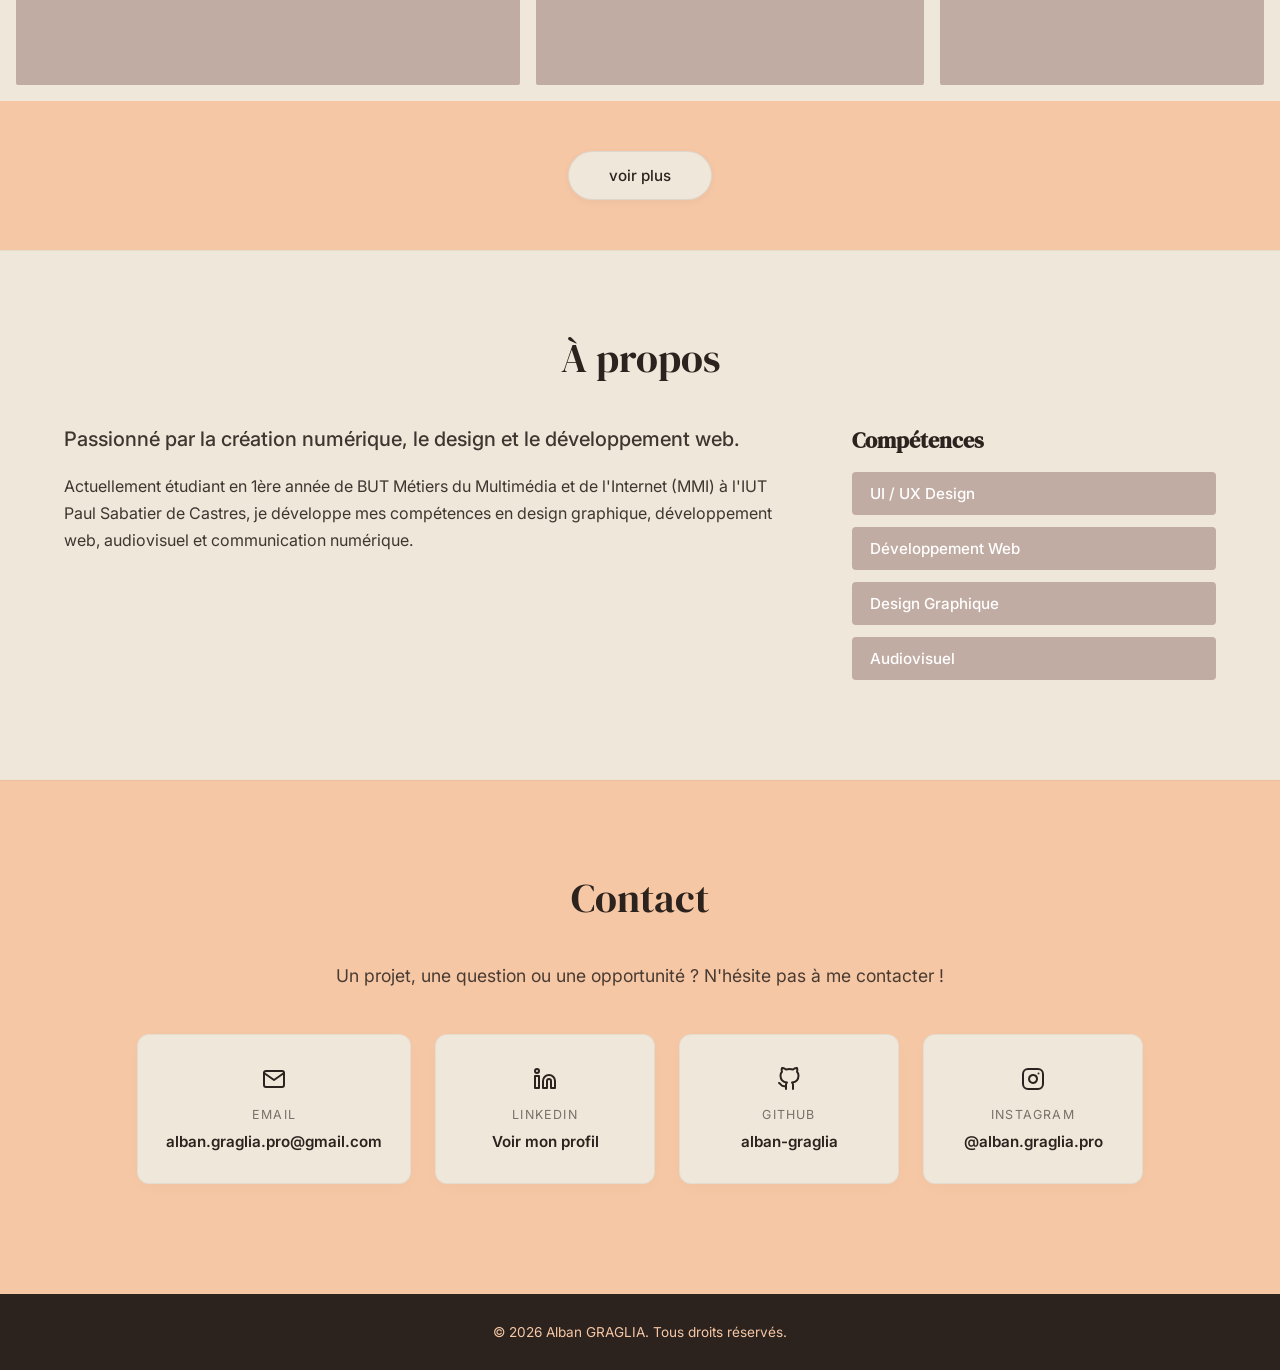
==== commit c1661ebb: "Rework portfolio Refonte complète du portfolio" ====
--- a/index.html
+++ b/index.html
@@ -1,210 +1,223 @@
 <!DOCTYPE html>
-<html>
-
+<html lang="fr">
 <head>
-  <meta charset="utf-8">
-  <meta name="viewport" content="width=device-width, initial-scale=1" />
-  <link href="https://fonts.googleapis.com/icon?family=Material+Icons" rel="stylesheet">
-  <link rel="stylesheet" href="CSS/style.css"> <!-- Fichier CSS par défaut -->
-  <link rel="stylesheet" href="CSS/theme.css"> <!-- Fichier CSS pour le thème sombre/claire -->
-  <link rel="stylesheet" href="CSS/responsive.css"> <!-- Fichier CSS pour responsive -->
-  <title>Portfolio - Alban GRAGLIA</title>
+  <meta charset="UTF-8">
+  <meta name="viewport" content="width=device-width, initial-scale=1.0">
+  <title>Alban GRAGLIA - Portfolio</title>
+  
+  <!-- FAVICON SVG -->
+  <link rel="icon" type="image/svg+xml" href="img/logo.svg">
+  
+  <link rel="stylesheet" href="style.css">
+  <link rel="preconnect" href="https://fonts.googleapis.com">
+  <link rel="preconnect" href="https://fonts.gstatic.com" crossorigin>
+  <link href="https://fonts.googleapis.com/css2?family=DM+Serif+Display&family=Inter:wght@400;500;600&display=swap" rel="stylesheet">
 </head>
-
-<body class="light-mode">
-  <header>
-    <div class="boxed">
-      <div class="flex align-center space-between">
-        <button onclick="OpenMenu()" class="menu-button-phone">
-          <span class="material-icons">menu</span>
-        </button>
-        <a href="/" class="header-logo">
-          <img src="img/alban-graglia.jpg" alt="ALBAN GRAGLIA">
-        </a>
-        <ul class="header-menu">
-          <li><a href="#home">Accueil</a></li>
+<body>
+
+  <!-- EN-TÊTE / NAVIGATION -->
+  <header class="header">
+    <div class="nav-container">
+      <a href="#" class="logo-link">
+        <img src="img/logo.svg" alt="Logo AG" class="logo-img">
+      </a>
+      
+      <nav class="nav">
+        <ul>
           <li><a href="#projets">Projets</a></li>
-          <li><a href="#competences">Compétences</a></li>
-          <li><a href="#learn-more">À propos</a></li>
-          <li><a href="#contacts">Contacts</a></li>
+          <li><a href="#apropos">À propos</a></li>
+          <li><a href="#contact">Contact</a></li>
         </ul>
-        <button class="theme-switch" id="theme-switch">
-          <span class="material-icons">light_mode</span>
-        </button>
-      </div>
-  </header>
-
-
-  <!-- Accueil -->
-  <div class="slider" id="home">
-    <div class="slider-content">
-      <h1>Alban GRAGLIA</h1>
-      <p>Lycée polyvalent Martin Malvy</p>
-      <a href="#learn-more">
-        <p>En savoir plus</p>
+      </nav>
+
+      <a href="https://www.instagram.com/alban.graglia.pro" target="_blank" class="social-icon" aria-label="Instagram">
+        <svg width="20" height="20" viewBox="0 0 24 24" fill="none" stroke="currentColor" stroke-width="2" stroke-linecap="round" stroke-linejoin="round">
+          <rect x="2" y="2" width="20" height="20" rx="5" ry="5"></rect>
+          <path d="M16 11.37A4 4 0 1 1 12.63 8 4 4 0 0 1 16 11.37z"></path>
+          <line x1="17.5" y1="6.5" x2="17.51" y2="6.5"></line>
+        </svg>
       </a>
     </div>
-  </div>
-
-
-
-
-
-
-
-  <!-- Projets -->
-  <div class="section light" id="projets">
-    <div class="boxed text-center">
-      <h2> Projets </h2>
-      <div class="flex wrap gap20 space-between">
-
-        <div class="w32 wm47 projet"> <!-- Projet 1: -->
-          <a href="projet/projet1.html">
-            <img src="img/projet/portfolio.png" alt="PORFOLIO">
-            <h3>Portfolio</h3>
-          </a>
+  </header>
+
+  <main>
+    <!-- HERO -->
+    <section class="hero">
+      <div class="hero-bg">
+        <img src="img/background portfolio.jpg" alt="Fond d'écran d'Alban Graglia">
+      </div>
+      <div class="hero-content">
+        <h1>Alban GRAGLIA</h1>
+        <p class="subtitle">
+          Étudiant en 1ère année<br>
+          BUT Métiers du Multimédia et de l'Internet<br>
+          IUT A Paul Sabatier Castres
+        </p>
+        <a href="#apropos" class="hero-link">À propos</a>
+      </div>
+    </section>
+
+    <!-- GALERIE PROJETS -->
+    <section id="projets" class="projets-section">
+      <div class="projets-header">
+        <h2>Projets</h2>
+      </div>
+
+      <div class="gallery-wrapper">
+        <div class="gallery-container">
+          <!-- Ligne 1 : 500, 600, 778 -->
+          <div class="grid-row row-1">
+            <div class="card" style="flex-basis: 500px;">
+              <img src="" alt="Projet 1" class="card-img">
+              <div class="card-overlay"><span class="card-title">Nom du projet 1</span></div>
+            </div>
+            <div class="card" style="flex-basis: 600px;">
+              <img src="" alt="Projet 2" class="card-img">
+              <div class="card-overlay"><span class="card-title">Nom du projet 2</span></div>
+            </div>
+            <div class="card" style="flex-basis: 778px;">
+              <img src="" alt="Projet 3" class="card-img">
+              <div class="card-overlay"><span class="card-title">Nom du projet 3</span></div>
+            </div>
+          </div>
+
+          <!-- Ligne 2 : 700, 1299 -->
+          <div class="grid-row row-2">
+            <div class="card" style="flex-basis: 700px;">
+              <img src="" alt="Projet 4" class="card-img">
+              <div class="card-overlay"><span class="card-title">Nom du projet 4</span></div>
+            </div>
+            <div class="card" style="flex-basis: 1299px;">
+              <img src="" alt="Projet 5" class="card-img">
+              <div class="card-overlay"><span class="card-title">Nom du projet 5</span></div>
+            </div>
+          </div>
+
+          <!-- Ligne 3 : 1199, 700 -->
+          <div class="grid-row row-3">
+            <div class="card" style="flex-basis: 1199px;">
+              <img src="" alt="Projet 6" class="card-img">
+              <div class="card-overlay"><span class="card-title">Nom du projet 6</span></div>
+            </div>
+            <div class="card" style="flex-basis: 700px;">
+              <img src="" alt="Projet 7" class="card-img">
+              <div class="card-overlay"><span class="card-title">Nom du projet 7</span></div>
+            </div>
+          </div>
+
+          <!-- Ligne 4 : 778, 600, 500 -->
+          <div class="grid-row row-4">
+            <div class="card" style="flex-basis: 778px;">
+              <img src="" alt="Projet 8" class="card-img">
+              <div class="card-overlay"><span class="card-title">Nom du projet 8</span></div>
+            </div>
+            <div class="card" style="flex-basis: 600px;">
+              <img src="" alt="Projet 9" class="card-img">
+              <div class="card-overlay"><span class="card-title">Nom du projet 9</span></div>
+            </div>
+            <div class="card" style="flex-basis: 500px;">
+              <img src="" alt="Projet 10" class="card-img">
+              <div class="card-overlay"><span class="card-title">Nom du projet 10</span></div>
+            </div>
+          </div>
         </div>
-
-        <div class="w32 wm47 projet"> <!-- Projet 2: -->
-          <a href="projet/projet2.html">
-            <img src="img/projet/bureau-iso.png" alt="BUREAU ISO">
-            <h3>Bureau isométrique</h3>
-          </a>
+      </div>
+
+      <!-- BOUTON VOIR PLUS -->
+      <div class="projets-footer">
+        <a href="#" class="btn-voir-plus">voir plus</a>
+      </div>
+    </section>
+
+    <!-- À PROPOS -->
+    <section id="apropos" class="apropos-section">
+      <div class="container">
+        <h2 class="section-title">À propos</h2>
+        <div class="apropos-content">
+          <div class="apropos-text">
+            <p class="lead">
+              Passionné par la création numérique, le design et le développement web.
+            </p>
+            <p>
+              Actuellement étudiant en 1ère année de BUT Métiers du Multimédia et de l'Internet (MMI) à l'IUT Paul Sabatier de Castres, je développe mes compétences en design graphique, développement web, audiovisuel et communication numérique.
+            </p>
+          </div>
+          <div class="skills-block">
+            <h3>Compétences</h3>
+            <ul class="skills-list">
+              <li>UI / UX Design</li>
+              <li>Développement Web</li>
+              <li>Design Graphique</li>
+              <li>Audiovisuel</li>
+            </ul>
+          </div>
         </div>
-
-        <div class="w32 wm47 projet"> <!-- Projet 3: -->
-          <a href="projet/projet3.html">
-            <img src="img/projet/affiche-cvl.png" alt="AFFICHE CVL">
-            <h3>Affiche CVL</h3>
+      </div>
+    </section>
+
+    <!-- CONTACT -->
+    <section id="contact" class="contact-section">
+      <div class="container">
+        <h2 class="section-title">Contact</h2>
+        <p class="contact-subtitle">Un projet, une question ou une opportunité ? N'hésite pas à me contacter !</p>
+        
+        <div class="contact-cards">
+          <!-- Email -->
+          <a href="mailto:alban.graglia.pro@gmail.com" class="contact-card">
+            <div class="contact-icon">
+              <svg width="24" height="24" viewBox="0 0 24 24" fill="none" stroke="currentColor" stroke-width="2" stroke-linecap="round" stroke-linejoin="round">
+                <path d="M4 4h16c1.1 0 2 .9 2 2v12c0 1.1-.9 2-2 2H4c-1.1 0-2-.9-2-2V6c0-1.1.9-2 2-2z"></path>
+                <polyline points="22,6 12,13 2,6"></polyline>
+              </svg>
+            </div>
+            <span class="contact-label">Email</span>
+            <span class="contact-value">alban.graglia.pro@gmail.com</span>
+          </a>
+
+          <!-- LinkedIn -->
+          <a href="https://www.linkedin.com/in/alban-g-6b4833447/" target="_blank" class="contact-card">
+            <div class="contact-icon">
+              <svg width="24" height="24" viewBox="0 0 24 24" fill="none" stroke="currentColor" stroke-width="2" stroke-linecap="round" stroke-linejoin="round">
+                <path d="M16 8a6 6 0 0 1 6 6v7h-4v-7a2 2 0 0 0-2-2 2 2 0 0 0-2 2v7h-4v-7a6 6 0 0 1 6-6z"></path>
+                <rect x="2" y="9" width="4" height="12"></rect>
+                <circle cx="4" cy="4" r="2"></circle>
+              </svg>
+            </div>
+            <span class="contact-label">LinkedIn</span>
+            <span class="contact-value">Voir mon profil</span>
+          </a>
+
+          <!-- GitHub -->
+          <a href="https://github.com/alban-graglia" target="_blank" class="contact-card">
+            <div class="contact-icon">
+              <svg width="24" height="24" viewBox="0 0 24 24" fill="none" stroke="currentColor" stroke-width="2" stroke-linecap="round" stroke-linejoin="round">
+                <path d="M9 19c-5 1.5-5-2.5-7-3m14 6v-3.87a3.37 3.37 0 0 0-.94-2.61c3.14-.35 6.44-1.54 6.44-7A5.44 5.44 0 0 0 20 4.77 5.07 5.07 0 0 0 19.91 1S18.73.65 16 2.48a13.38 13.38 0 0 0-7 0C6.27.65 5.09 1 5.09 1A5.07 5.07 0 0 0 5 4.77a5.44 5.44 0 0 0-1.5 3.78c0 5.42 3.3 6.61 6.44 7A3.37 3.37 0 0 0 9 18.13V22"></path>
+              </svg>
+            </div>
+            <span class="contact-label">GitHub</span>
+            <span class="contact-value">alban-graglia</span>
+          </a>
+
+          <!-- Instagram -->
+          <a href="https://www.instagram.com/alban.graglia.pro" target="_blank" class="contact-card">
+            <div class="contact-icon">
+              <svg width="24" height="24" viewBox="0 0 24 24" fill="none" stroke="currentColor" stroke-width="2" stroke-linecap="round" stroke-linejoin="round">
+                <rect x="2" y="2" width="20" height="20" rx="5" ry="5"></rect>
+                <path d="M16 11.37A4 4 0 1 1 12.63 8 4 4 0 0 1 16 11.37z"></path>
+                <line x1="17.5" y1="6.5" x2="17.51" y2="6.5"></line>
+              </svg>
+            </div>
+            <span class="contact-label">Instagram</span>
+            <span class="contact-value">@alban.graglia.pro</span>
           </a>
         </div>
-
-        <div class="w32 wm47 projet"> <!-- Projet 4: -->
-          <a href="projet/projet4.html">
-            <img src="img/projet/mistral-rpg.png" alt="MISTRAL RGP">
-            <h3>Mistral RPG</h3>
-          </a>
-        </div>
-
-        <div class="w32 wm47 projet"> <!-- Projet 5: -->
-          <a href="projet/projet5.html">
-            <img src="img/projet/Home-Tools/home.png" alt="HOME TOOLS">
-            <h3>Home Tools</h3>
-          </a>
-        </div>
-<!--
-        <div class="w32 wm47 projet">
-          <a href="projet/projet6.html">
-            <img src="img/no-image.jpg" alt="NO IMAGE">
-            <h3>No image</h3>
-          </a>
-        </div>
--->
-      </div>
-    </div>
-  </div>
-
-
-
-
-
-
-  <!-- Compétences -->
-  <div class="section dark" id="competences">
-    <div class="boxed text-center">
-      <h2>Compétences</h2>
-      <div class="flex toColumn gap20">
-
-        <div class="w25 wm80 skill"> <!-- Compétence 1: WEB -->
-          <img src="img/logo/web.png" alt="WEB">
-          <h3>Développement WEB</h3>
-          <p> HTML, CSS, JavaScript </p>
-        </div>
-
-        <div class="w25 wm80 skill"> <!-- Compétence 2: 3D -->
-          <img src="img/logo/blender.png" alt="3D">
-          <h3>3D</h3>
-          <p> Blender </p>
-        </div>
-
-        <div class="w25 wm80 skill"> <!-- Compétence 3: Vidéo -->
-          <img src="img/logo/video.png" alt="VIDEO">
-          <h3>Montage Vidéo</h3>
-          <p> Wondershare Filmora, DaVinci Resolve, Adobe Premiere Pro </p>
-        </div>
-
-        <div class="w25 wm80 skill"> <!-- Compétence 4: UX/UI -->
-          <img src="img/logo/ux-ui.svg" alt="UX/UI">
-          <h3>UX/UI</h3>
-          <p>Figma</p>
-        </div>
-
-      </div>
-    </div>
-  </div>
-
-
-
-
-
-  <!-- À propos de moi -->
-  <div class="section light" id="learn-more">
-    <div class="boxed">
-      <div class="flex toColumn mCenter">
-        <div class="w40 wm100">
-          <h2>À propos de moi</h2>
-        </div>
-
-
-        <div class="w60 wm100">
-          <p>Lycéen passionné, j'associe le code et l'image. Du développement web à la réalisation audiovisuelle, en
-            passant par la modélisation 3D, j'ai développé des compétences dans plusieurs domaines du multimédia en
-            autodidacte. Motivé et déterminé, je souhaite poursuivre mon apprentissage dans les différentes pratiques
-            des métiers de la création numérique. Je cherche avant tout à relever les défis des contraintes techniques
-            et susciter des émotions à travers mes projets.</p>
-        </div>
-      </div>
-    </div>
-  </div>
-
-
-
-
-
-
-  <!-- Contacts -->
-  <div class="section dark" id="contacts">
-    <div class="boxed text-center">
-      <h2>Contacts</h2>
-      <div class="flex toColumn space-between mgap20">
-
-        <div class="w33 wm80 contact"> <!-- Contact 1: Gmail -->
-          <span class="material-icons contact-icon">mail</span>
-          <span class="contact-name">E-mail</span>
-          <span class="contact-content">alban.graglia.pro@gmail.com</span>
-        </div>
-
-        <div class="w33 wm80 contact"> <!-- Contact 2: Instagram -->
-          <a href="https://www.instagram.com/alban.graglia.pro/">
-            <img class="contact-img" src="img/logo/instagram.png" alt="INSTAGRAM">
-            <span class="contact-name">Instagram</span>
-            <span class="contact-content">@alban.graglia.pro</span>
-          </a>
-        </div>
-
-        <div class="w33 wm80 contact"> <!-- contact  3: GitHub -->
-          <a href="https://github.com/alban-graglia">
-            <img class="contact-img" src="img/logo/github.png" alt="GITHUB">
-            <span class="contact-name">GitHub</span>
-            <span class="contact-content">@alban-graglia</span>
-          </a>
-        </div>
-      </div>
-    </div>
-  </div>
-
+      </div>
+    </section>
+  </main>
+
+  <footer class="footer">
+    <p>&copy; 2026 Alban GRAGLIA. Tous droits réservés.</p>
+  </footer>
 
 </body>
-<script src="JS/script.js"></script>
-
 </html>
--- a/style.css
+++ b/style.css
@@ -0,0 +1,481 @@
+/* ==========================================
+   RESET & VARIABLES GLOBALES
+   ========================================== */
+:root {
+  --bg-beige: #F5C7A5;         /* Beige-pêche principal */
+  --bg-grid: #EFE7DA;          /* Fond crème pour les cartes/séparations */
+  --card-bg: #C1ACA3;          /* Couleur gris/taupe des projets */
+  --text-color: #2D231E;       /* Texte sombre */
+  --font-serif: 'DM Serif Display', Georgia, serif;
+  --font-sans: 'Inter', sans-serif;
+  --gap: 16px;
+}
+
+*, *::before, *::after {
+  box-sizing: border-box;
+  margin: 0;
+  padding: 0;
+}
+
+html, body {
+  width: 100%;
+  overflow-x: hidden;
+  background-color: var(--bg-beige);
+  color: var(--text-color);
+  font-family: var(--font-sans);
+  scroll-behavior: smooth;
+}
+
+/* ==========================================
+   HEADER / NAVIGATION
+   ========================================== */
+.header {
+  position: sticky;
+  top: 0;
+  width: 100%;
+  padding: 16px 40px;
+  background-color: var(--bg-beige);
+  z-index: 100;
+}
+
+.nav-container {
+  max-width: 1920px;
+  margin: 0 auto;
+  display: flex;
+  align-items: center;
+  justify-content: space-between;
+}
+
+.logo-link {
+  display: flex;
+  align-items: center;
+  text-decoration: none;
+}
+
+.logo-img {
+  height: 40px;
+  width: auto;
+  display: block;
+}
+
+.nav ul {
+  display: flex;
+  list-style: none;
+  gap: 32px;
+}
+
+.nav a {
+  text-decoration: none;
+  color: var(--text-color);
+  font-size: 1rem;
+  font-weight: 400;
+  transition: opacity 0.2s;
+}
+
+.nav a:hover {
+  opacity: 0.7;
+}
+
+.social-icon {
+  color: var(--text-color);
+  display: flex;
+  align-items: center;
+  justify-content: center;
+  transition: opacity 0.2s;
+}
+
+.social-icon:hover {
+  opacity: 0.7;
+}
+
+/* ==========================================
+   CONTAINERS & TITRES
+   ========================================== */
+.container {
+  max-width: 1200px;
+  margin: 0 auto;
+  padding: 0 24px;
+}
+
+.section-title {
+  font-family: var(--font-serif);
+  font-size: 2.5rem;
+  font-weight: 400;
+  text-align: center;
+  margin-bottom: 40px;
+}
+
+/* ==========================================
+   SECTION HERO (Image de fond fixe)
+   ========================================== */
+.hero {
+  position: relative;
+  width: 100%;
+  min-height: 75vh;
+  display: flex;
+  align-items: center;
+  justify-content: center;
+  text-align: center;
+  padding: 60px 20px;
+  overflow: hidden;
+  background-color: transparent;
+}
+
+.hero-bg {
+  position: fixed;
+  top: 0;
+  left: 0;
+  width: 100%;
+  height: 100%;
+  z-index: 1;
+  overflow: hidden;
+}
+
+.hero-bg img {
+  width: 100%;
+  height: 100%;
+  object-fit: cover;
+  object-position: center;
+}
+
+.hero-content {
+  position: relative;
+  z-index: 2;
+  max-width: 700px;
+}
+
+.hero-content h1 {
+  font-family: var(--font-serif);
+  font-size: clamp(2.8rem, 6vw, 4.5rem);
+  font-weight: 400;
+  margin-bottom: 24px;
+  letter-spacing: 0.5px;
+}
+
+.hero-content .subtitle {
+  font-size: 1.1rem;
+  line-height: 1.5;
+  margin-bottom: 16px;
+}
+
+.hero-link {
+  color: var(--text-color);
+  font-size: 0.85rem;
+  text-decoration: underline;
+}
+
+/* ==========================================
+   SECTION PROJETS & GRILLE
+   ========================================== */
+.projets-section {
+  position: relative;
+  z-index: 2;
+  background-color: var(--bg-beige);
+  padding: 40px 0 50px;
+}
+
+.projets-header {
+  text-align: center;
+  padding: 30px 0 50px;
+}
+
+.projets-header h2 {
+  font-family: var(--font-serif);
+  font-size: 2.5rem;
+  font-weight: 400;
+}
+
+.gallery-wrapper {
+  background-color: var(--bg-grid);
+  padding: var(--gap) 0;
+  width: 100%;
+}
+
+.gallery-container {
+  width: 100%;
+  max-width: 1920px;
+  margin: 0 auto;
+  padding: 0 var(--gap);
+  display: flex;
+  flex-direction: column;
+  gap: var(--gap);
+}
+
+.grid-row {
+  display: flex;
+  width: 100%;
+  gap: var(--gap);
+}
+
+.card {
+  background-color: var(--card-bg);
+  border-radius: 2px;
+  flex-grow: 1;
+  flex-shrink: 1;
+  overflow: hidden;
+  position: relative;
+  cursor: pointer;
+}
+
+.card-img {
+  width: 100%;
+  height: 100%;
+  object-fit: cover;
+  object-position: center;
+  display: block;
+  transition: transform 0.4s ease;
+}
+
+/* VOILE & TITRE AU SURVOL (HOVER) */
+.card-overlay {
+  position: absolute;
+  top: 0;
+  left: 0;
+  width: 100%;
+  height: 100%;
+  background-color: rgba(45, 35, 30, 0.65);
+  display: flex;
+  align-items: center;
+  justify-content: center;
+  padding: 20px;
+  opacity: 0;
+  transition: opacity 0.3s ease;
+}
+
+.card-title {
+  color: #EFE7DA;
+  font-family: var(--font-serif);
+  font-size: 1.4rem;
+  text-align: center;
+  letter-spacing: 0.5px;
+  transform: translateY(10px);
+  transition: transform 0.3s ease;
+}
+
+.card:hover .card-overlay {
+  opacity: 1;
+}
+
+.card:hover .card-title {
+  transform: translateY(0);
+}
+
+.card:hover .card-img {
+  transform: scale(1.03);
+}
+
+.row-1 .card { height: 500px; }
+.row-2 .card { height: 800px; }
+.row-3 .card { height: 600px; }
+.row-4 .card { height: 400px; }
+
+/* BOUTON VOIR PLUS STRUCTURÉ (STYLE PILULE) */
+.projets-footer {
+  text-align: center;
+  padding-top: 50px;
+  background-color: var(--bg-beige);
+}
+
+.btn-voir-plus {
+  display: inline-block;
+  background-color: var(--bg-grid);
+  color: var(--text-color);
+  padding: 14px 40px;
+  border-radius: 50px;
+  font-size: 0.95rem;
+  font-weight: 500;
+  text-decoration: none;
+  transition: all 0.25s ease;
+  border: 1px solid rgba(45, 35, 30, 0.08);
+  box-shadow: 0 2px 8px rgba(0, 0, 0, 0.04);
+}
+
+.btn-voir-plus:hover {
+  transform: translateY(-3px);
+  background-color: #E2D7C3;
+  box-shadow: 0 6px 20px rgba(0, 0, 0, 0.06);
+}
+
+/* ==========================================
+   SECTION À PROPOS
+   ========================================== */
+.apropos-section {
+  position: relative;
+  z-index: 2;
+  padding: 80px 0 100px;
+  background-color: var(--bg-grid);
+  border-top: 1px solid rgba(45, 35, 30, 0.05);
+}
+
+.apropos-content {
+  display: grid;
+  grid-template-columns: 2fr 1fr;
+  gap: 60px;
+  align-items: start;
+}
+
+.apropos-text .lead {
+  font-size: 1.25rem;
+  font-weight: 500;
+  margin-bottom: 20px;
+  line-height: 1.4;
+}
+
+.apropos-text p {
+  font-size: 1rem;
+  line-height: 1.7;
+  opacity: 0.9;
+}
+
+.skills-block h3 {
+  font-family: var(--font-serif);
+  font-size: 1.4rem;
+  margin-bottom: 16px;
+}
+
+.skills-list {
+  list-style: none;
+  display: flex;
+  flex-direction: column;
+  gap: 12px;
+}
+
+.skills-list li {
+  background-color: var(--card-bg);
+  color: white;
+  padding: 12px 18px;
+  border-radius: 4px;
+  font-size: 0.95rem;
+  font-weight: 500;
+}
+
+/* ==========================================
+   SECTION CONTACT
+   ========================================== */
+.contact-section {
+  position: relative;
+  z-index: 2;
+  padding: 90px 0 110px;
+  background-color: var(--bg-beige);
+  text-align: center;
+  border-top: 1px solid rgba(45, 35, 30, 0.05);
+}
+
+.contact-subtitle {
+  font-size: 1.1rem;
+  margin-bottom: 48px;
+  opacity: 0.85;
+}
+
+.contact-cards {
+  display: flex;
+  justify-content: center;
+  gap: 24px;
+  flex-wrap: wrap;
+}
+
+.contact-card {
+  background-color: var(--bg-grid);
+  padding: 32px 28px;
+  border-radius: 12px;
+  display: flex;
+  flex-direction: column;
+  align-items: center;
+  gap: 10px;
+  min-width: 220px;
+  text-decoration: none;
+  color: var(--text-color);
+  transition: transform 0.25s ease, box-shadow 0.25s ease;
+  border: 1px solid rgba(45, 35, 30, 0.05);
+  box-shadow: 0 4px 15px rgba(0, 0, 0, 0.02);
+}
+
+.contact-card:hover {
+  transform: translateY(-6px);
+  box-shadow: 0 12px 30px rgba(0, 0, 0, 0.08);
+}
+
+.contact-icon {
+  display: flex;
+  align-items: center;
+  justify-content: center;
+  color: var(--text-color);
+  margin-bottom: 6px;
+}
+
+.contact-label {
+  font-size: 0.78rem;
+  text-transform: uppercase;
+  letter-spacing: 1.2px;
+  opacity: 0.6;
+}
+
+.contact-value {
+  font-size: 0.95rem;
+  font-weight: 600;
+  word-break: break-all;
+}
+
+/* ==========================================
+   FOOTER
+   ========================================== */
+.footer {
+  position: relative;
+  z-index: 2;
+  text-align: center;
+  padding: 30px;
+  font-size: 0.85rem;
+  background-color: var(--text-color);
+  color: var(--bg-beige);
+}
+
+/* ==========================================
+   RESPONSIVE (TABLETTES & MOBILES)
+   ========================================== */
+@media (max-width: 1024px) {
+  .grid-row {
+    flex-wrap: wrap;
+  }
+  .card {
+    flex-basis: 100% !important;
+  }
+}
+
+@media (max-width: 768px) {
+  .header {
+    padding: 15px 20px;
+  }
+
+  .nav ul {
+    gap: 16px;
+    font-size: 0.9rem;
+  }
+
+  .grid-row {
+    flex-direction: column;
+  }
+
+  .card {
+    height: 280px !important;
+    flex-basis: auto !important;
+  }
+
+  .apropos-content {
+    grid-template-columns: 1fr;
+    gap: 40px;
+  }
+
+  .section-title {
+    font-size: 2rem;
+  }
+
+  .contact-cards {
+    flex-direction: column;
+    align-items: center;
+  }
+
+  .contact-card {
+    width: 100%;
+    max-width: 320px;
+  }
+}
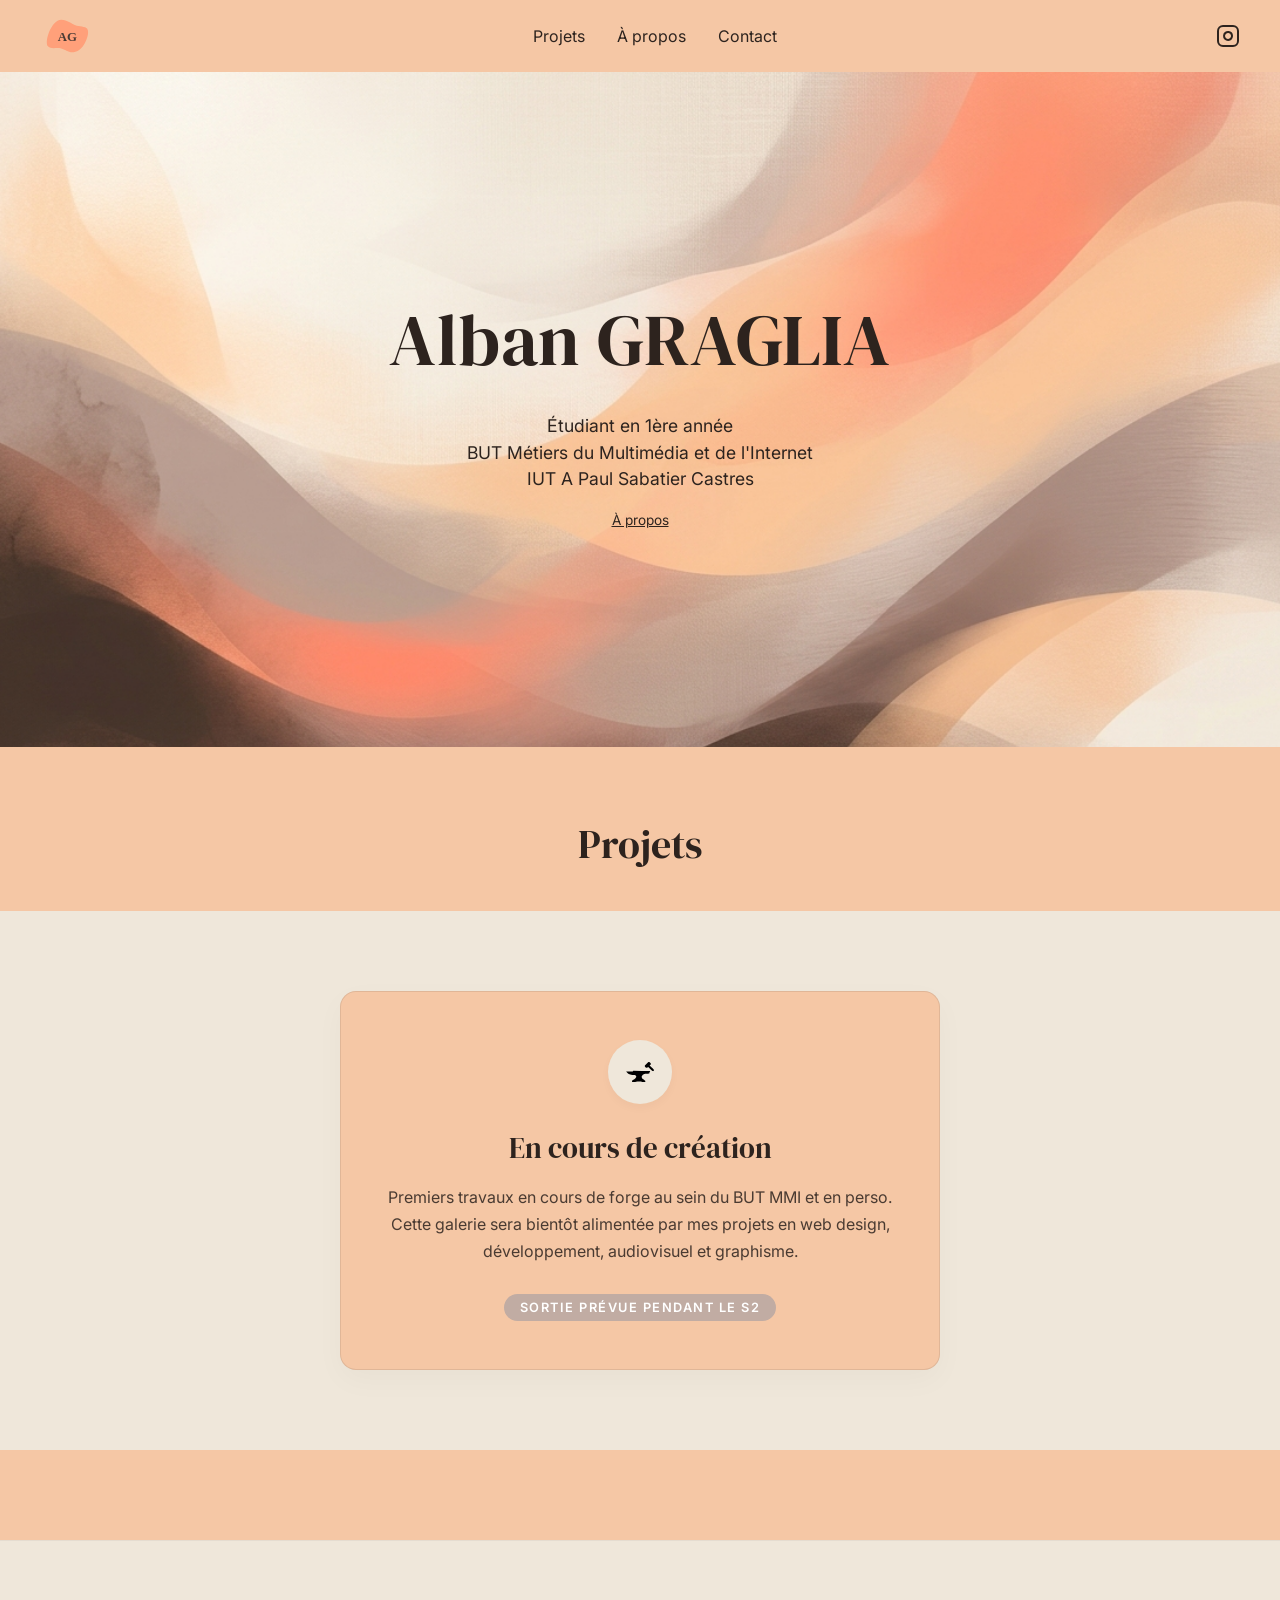
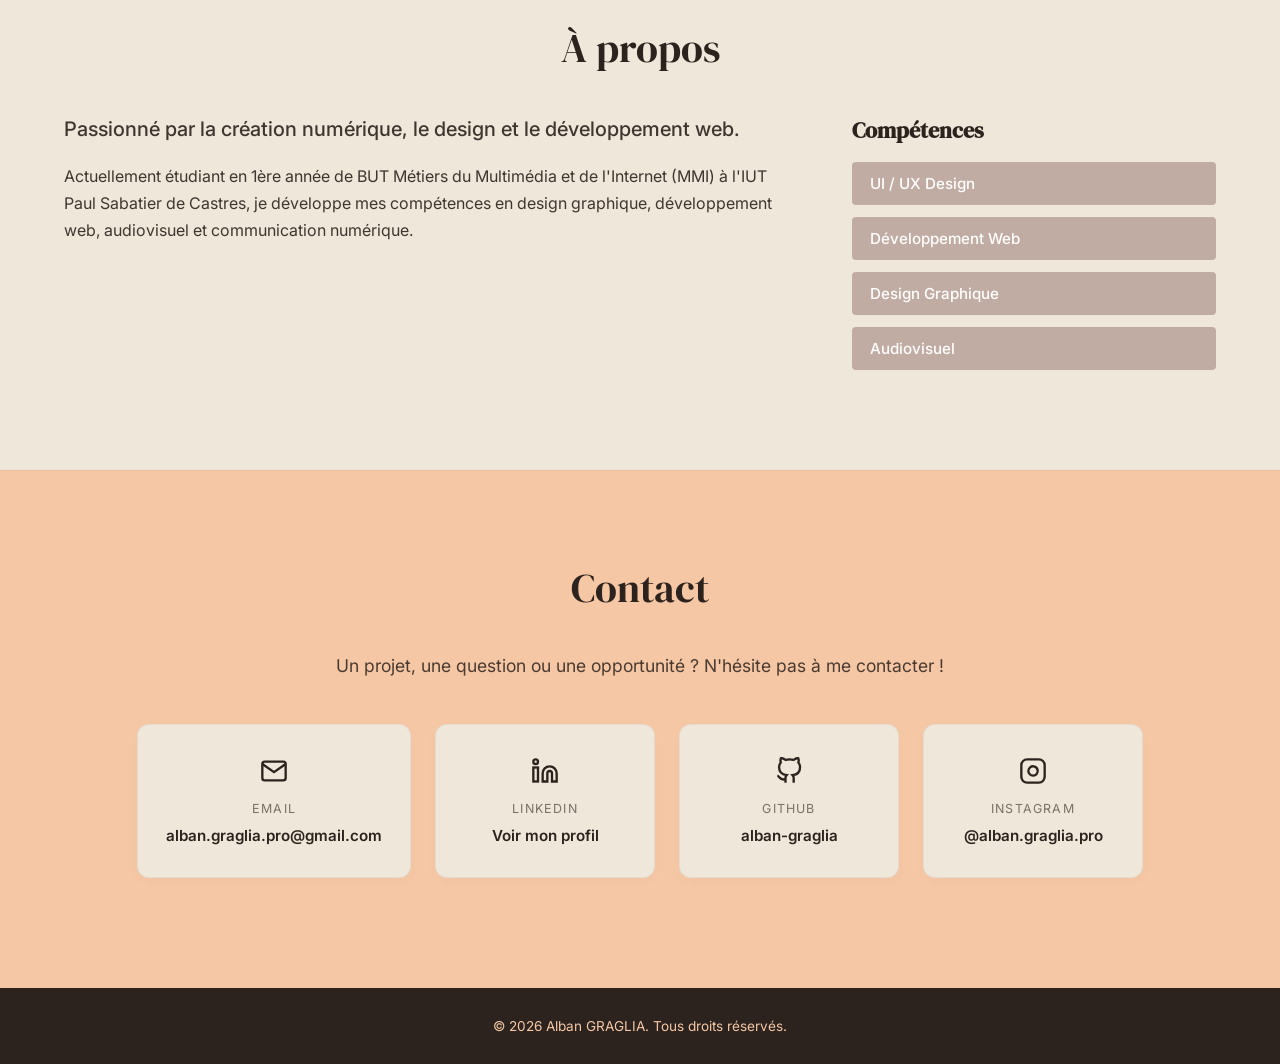
==== commit 1a1bb1cb: "Work In Progress Modifications de la zone "Projets" pour remplacement par Work In Progress.  Ajout d" ====
--- a/index.html
+++ b/index.html
@@ -6,7 +6,7 @@
   <title>Alban GRAGLIA - Portfolio</title>
   
   <!-- FAVICON SVG -->
-  <link rel="icon" type="image/svg+xml" href="img/logo.svg">
+  <link rel="icon" type="image/svg+xml" href="asset/logo/logo.svg">
   
   <link rel="stylesheet" href="style.css">
   <link rel="preconnect" href="https://fonts.googleapis.com">
@@ -19,7 +19,7 @@
   <header class="header">
     <div class="nav-container">
       <a href="#" class="logo-link">
-        <img src="img/logo.svg" alt="Logo AG" class="logo-img">
+        <img src="asset/logo/logo.svg" alt="Logo AG" class="logo-img">
       </a>
       
       <nav class="nav">
@@ -31,11 +31,7 @@
       </nav>
 
       <a href="https://www.instagram.com/alban.graglia.pro" target="_blank" class="social-icon" aria-label="Instagram">
-        <svg width="20" height="20" viewBox="0 0 24 24" fill="none" stroke="currentColor" stroke-width="2" stroke-linecap="round" stroke-linejoin="round">
-          <rect x="2" y="2" width="20" height="20" rx="5" ry="5"></rect>
-          <path d="M16 11.37A4 4 0 1 1 12.63 8 4 4 0 0 1 16 11.37z"></path>
-          <line x1="17.5" y1="6.5" x2="17.51" y2="6.5"></line>
-        </svg>
+        <img src="asset/logo/instagram.svg" alt="Instagram class="icon-svg">
       </a>
     </div>
   </header>
@@ -44,7 +40,7 @@
     <!-- HERO -->
     <section class="hero">
       <div class="hero-bg">
-        <img src="img/background portfolio.jpg" alt="Fond d'écran d'Alban Graglia">
+        <img src="asset/img/background portfolio.jpg" alt="Fond d'écran d'Alban Graglia">
       </div>
       <div class="hero-content">
         <h1>Alban GRAGLIA</h1>
@@ -57,75 +53,24 @@
       </div>
     </section>
 
-    <!-- GALERIE PROJETS -->
+    <!-- GALERIE PROJETS (STYLE TEASING MINIMALISTE) -->
     <section id="projets" class="projets-section">
       <div class="projets-header">
         <h2>Projets</h2>
       </div>
 
-      <div class="gallery-wrapper">
-        <div class="gallery-container">
-          <!-- Ligne 1 : 500, 600, 778 -->
-          <div class="grid-row row-1">
-            <div class="card" style="flex-basis: 500px;">
-              <img src="" alt="Projet 1" class="card-img">
-              <div class="card-overlay"><span class="card-title">Nom du projet 1</span></div>
-            </div>
-            <div class="card" style="flex-basis: 600px;">
-              <img src="" alt="Projet 2" class="card-img">
-              <div class="card-overlay"><span class="card-title">Nom du projet 2</span></div>
-            </div>
-            <div class="card" style="flex-basis: 778px;">
-              <img src="" alt="Projet 3" class="card-img">
-              <div class="card-overlay"><span class="card-title">Nom du projet 3</span></div>
-            </div>
+      <div class="teasing-wrapper">
+        <div class="teasing-card">
+          <div class="teasing-icon">
+            <img src="asset/logo/enclume.svg" alt="Enclume" class="icon-svg">
           </div>
-
-          <!-- Ligne 2 : 700, 1299 -->
-          <div class="grid-row row-2">
-            <div class="card" style="flex-basis: 700px;">
-              <img src="" alt="Projet 4" class="card-img">
-              <div class="card-overlay"><span class="card-title">Nom du projet 4</span></div>
-            </div>
-            <div class="card" style="flex-basis: 1299px;">
-              <img src="" alt="Projet 5" class="card-img">
-              <div class="card-overlay"><span class="card-title">Nom du projet 5</span></div>
-            </div>
-          </div>
-
-          <!-- Ligne 3 : 1199, 700 -->
-          <div class="grid-row row-3">
-            <div class="card" style="flex-basis: 1199px;">
-              <img src="" alt="Projet 6" class="card-img">
-              <div class="card-overlay"><span class="card-title">Nom du projet 6</span></div>
-            </div>
-            <div class="card" style="flex-basis: 700px;">
-              <img src="" alt="Projet 7" class="card-img">
-              <div class="card-overlay"><span class="card-title">Nom du projet 7</span></div>
-            </div>
-          </div>
-
-          <!-- Ligne 4 : 778, 600, 500 -->
-          <div class="grid-row row-4">
-            <div class="card" style="flex-basis: 778px;">
-              <img src="" alt="Projet 8" class="card-img">
-              <div class="card-overlay"><span class="card-title">Nom du projet 8</span></div>
-            </div>
-            <div class="card" style="flex-basis: 600px;">
-              <img src="" alt="Projet 9" class="card-img">
-              <div class="card-overlay"><span class="card-title">Nom du projet 9</span></div>
-            </div>
-            <div class="card" style="flex-basis: 500px;">
-              <img src="" alt="Projet 10" class="card-img">
-              <div class="card-overlay"><span class="card-title">Nom du projet 10</span></div>
-            </div>
-          </div>
+          <h3>En cours de création</h3>
+          <p>
+            Premiers travaux en cours de forge au sein du BUT MMI et en perso.<br>
+            Cette galerie sera bientôt alimentée par mes projets en web design, développement, audiovisuel et graphisme.
+          </p>
+          <span class="teasing-status">Sortie prévue pendant le S2</span>
         </div>
-      </div>
-
-      <!-- BOUTON VOIR PLUS -->
-      <div class="projets-footer">
-        <a href="#" class="btn-voir-plus">voir plus</a>
       </div>
     </section>
 
@@ -165,10 +110,7 @@
           <!-- Email -->
           <a href="mailto:alban.graglia.pro@gmail.com" class="contact-card">
             <div class="contact-icon">
-              <svg width="24" height="24" viewBox="0 0 24 24" fill="none" stroke="currentColor" stroke-width="2" stroke-linecap="round" stroke-linejoin="round">
-                <path d="M4 4h16c1.1 0 2 .9 2 2v12c0 1.1-.9 2-2 2H4c-1.1 0-2-.9-2-2V6c0-1.1.9-2 2-2z"></path>
-                <polyline points="22,6 12,13 2,6"></polyline>
-              </svg>
+              <img src="asset/logo/mail.svg" alt="Email" class="icon-svg">
             </div>
             <span class="contact-label">Email</span>
             <span class="contact-value">alban.graglia.pro@gmail.com</span>
@@ -177,11 +119,7 @@
           <!-- LinkedIn -->
           <a href="https://www.linkedin.com/in/alban-g-6b4833447/" target="_blank" class="contact-card">
             <div class="contact-icon">
-              <svg width="24" height="24" viewBox="0 0 24 24" fill="none" stroke="currentColor" stroke-width="2" stroke-linecap="round" stroke-linejoin="round">
-                <path d="M16 8a6 6 0 0 1 6 6v7h-4v-7a2 2 0 0 0-2-2 2 2 0 0 0-2 2v7h-4v-7a6 6 0 0 1 6-6z"></path>
-                <rect x="2" y="9" width="4" height="12"></rect>
-                <circle cx="4" cy="4" r="2"></circle>
-              </svg>
+              <img src="asset/logo/linkedin.svg" alt="LinkedIn" class="icon-svg">
             </div>
             <span class="contact-label">LinkedIn</span>
             <span class="contact-value">Voir mon profil</span>
@@ -190,9 +128,7 @@
           <!-- GitHub -->
           <a href="https://github.com/alban-graglia" target="_blank" class="contact-card">
             <div class="contact-icon">
-              <svg width="24" height="24" viewBox="0 0 24 24" fill="none" stroke="currentColor" stroke-width="2" stroke-linecap="round" stroke-linejoin="round">
-                <path d="M9 19c-5 1.5-5-2.5-7-3m14 6v-3.87a3.37 3.37 0 0 0-.94-2.61c3.14-.35 6.44-1.54 6.44-7A5.44 5.44 0 0 0 20 4.77 5.07 5.07 0 0 0 19.91 1S18.73.65 16 2.48a13.38 13.38 0 0 0-7 0C6.27.65 5.09 1 5.09 1A5.07 5.07 0 0 0 5 4.77a5.44 5.44 0 0 0-1.5 3.78c0 5.42 3.3 6.61 6.44 7A3.37 3.37 0 0 0 9 18.13V22"></path>
-              </svg>
+              <img src="asset/logo/github.svg" alt="GitHub" class="icon-svg">
             </div>
             <span class="contact-label">GitHub</span>
             <span class="contact-value">alban-graglia</span>
@@ -201,11 +137,7 @@
           <!-- Instagram -->
           <a href="https://www.instagram.com/alban.graglia.pro" target="_blank" class="contact-card">
             <div class="contact-icon">
-              <svg width="24" height="24" viewBox="0 0 24 24" fill="none" stroke="currentColor" stroke-width="2" stroke-linecap="round" stroke-linejoin="round">
-                <rect x="2" y="2" width="20" height="20" rx="5" ry="5"></rect>
-                <path d="M16 11.37A4 4 0 1 1 12.63 8 4 4 0 0 1 16 11.37z"></path>
-                <line x1="17.5" y1="6.5" x2="17.51" y2="6.5"></line>
-              </svg>
+              <img src="asset/logo/instagram.svg" alt="Instagram" class="icon-svg">
             </div>
             <span class="contact-label">Instagram</span>
             <span class="contact-value">@alban.graglia.pro</span>
--- a/style.css
+++ b/style.css
@@ -4,7 +4,7 @@
 :root {
   --bg-beige: #F5C7A5;         /* Beige-pêche principal */
   --bg-grid: #EFE7DA;          /* Fond crème pour les cartes/séparations */
-  --card-bg: #C1ACA3;          /* Couleur gris/taupe des projets */
+  --card-bg: #C1ACA3;          /* Couleur gris/taupe des éléments */
   --text-color: #2D231E;       /* Texte sombre */
   --font-serif: 'DM Serif Display', Georgia, serif;
   --font-sans: 'Inter', sans-serif;
@@ -165,18 +165,18 @@
 }
 
 /* ==========================================
-   SECTION PROJETS & GRILLE
+   SECTION PROJETS & TEASING MINIMALISTE
    ========================================== */
 .projets-section {
   position: relative;
   z-index: 2;
   background-color: var(--bg-beige);
-  padding: 40px 0 50px;
+  padding: 40px 0 90px;
 }
 
 .projets-header {
   text-align: center;
-  padding: 30px 0 50px;
+  padding: 30px 0 40px;
 }
 
 .projets-header h2 {
@@ -185,115 +185,71 @@
   font-weight: 400;
 }
 
-.gallery-wrapper {
+.teasing-wrapper {
   background-color: var(--bg-grid);
-  padding: var(--gap) 0;
-  width: 100%;
-}
-
-.gallery-container {
-  width: 100%;
-  max-width: 1920px;
-  margin: 0 auto;
-  padding: 0 var(--gap);
+  padding: 80px 20px;
+  width: 100%;
+  display: flex;
+  justify-content: center;
+}
+
+.teasing-card {
+  background-color: var(--bg-beige);
+  border: 1px solid rgba(45, 35, 30, 0.1);
+  border-radius: 16px;
+  padding: 48px 36px;
+  max-width: 600px;
+  width: 100%;
+  text-align: center;
+  box-shadow: 0 10px 30px rgba(0, 0, 0, 0.03);
   display: flex;
   flex-direction: column;
-  gap: var(--gap);
-}
-
-.grid-row {
-  display: flex;
-  width: 100%;
-  gap: var(--gap);
-}
-
-.card {
+  align-items: center;
+}
+
+.teasing-icon {
+  background-color: var(--bg-grid);
+  color: var(--text-color);
+  width: 64px;
+  height: 64px;
+  border-radius: 50%;
+  display: flex;
+  align-items: center;
+  justify-content: center;
+  margin-bottom: 24px;
+  box-shadow: 0 4px 10px rgba(0, 0, 0, 0.03);
+}
+
+.icon-svg {
+  width: 28px;
+  height: 28px;
+  object-fit: contain;
+}
+
+.teasing-card h3 {
+  font-family: var(--font-serif);
+  font-size: 1.8rem;
+  font-weight: 400;
+  margin-bottom: 16px;
+  color: var(--text-color);
+}
+
+.teasing-card p {
+  font-size: 1rem;
+  line-height: 1.7;
+  opacity: 0.85;
+  margin-bottom: 28px;
+}
+
+.teasing-status {
+  font-size: 0.8rem;
+  font-weight: 600;
+  text-transform: uppercase;
+  letter-spacing: 1.5px;
   background-color: var(--card-bg);
-  border-radius: 2px;
-  flex-grow: 1;
-  flex-shrink: 1;
-  overflow: hidden;
-  position: relative;
-  cursor: pointer;
-}
-
-.card-img {
-  width: 100%;
-  height: 100%;
-  object-fit: cover;
-  object-position: center;
-  display: block;
-  transition: transform 0.4s ease;
-}
-
-/* VOILE & TITRE AU SURVOL (HOVER) */
-.card-overlay {
-  position: absolute;
-  top: 0;
-  left: 0;
-  width: 100%;
-  height: 100%;
-  background-color: rgba(45, 35, 30, 0.65);
-  display: flex;
-  align-items: center;
-  justify-content: center;
-  padding: 20px;
-  opacity: 0;
-  transition: opacity 0.3s ease;
-}
-
-.card-title {
-  color: #EFE7DA;
-  font-family: var(--font-serif);
-  font-size: 1.4rem;
-  text-align: center;
-  letter-spacing: 0.5px;
-  transform: translateY(10px);
-  transition: transform 0.3s ease;
-}
-
-.card:hover .card-overlay {
-  opacity: 1;
-}
-
-.card:hover .card-title {
-  transform: translateY(0);
-}
-
-.card:hover .card-img {
-  transform: scale(1.03);
-}
-
-.row-1 .card { height: 500px; }
-.row-2 .card { height: 800px; }
-.row-3 .card { height: 600px; }
-.row-4 .card { height: 400px; }
-
-/* BOUTON VOIR PLUS STRUCTURÉ (STYLE PILULE) */
-.projets-footer {
-  text-align: center;
-  padding-top: 50px;
-  background-color: var(--bg-beige);
-}
-
-.btn-voir-plus {
-  display: inline-block;
-  background-color: var(--bg-grid);
-  color: var(--text-color);
-  padding: 14px 40px;
-  border-radius: 50px;
-  font-size: 0.95rem;
-  font-weight: 500;
-  text-decoration: none;
-  transition: all 0.25s ease;
-  border: 1px solid rgba(45, 35, 30, 0.08);
-  box-shadow: 0 2px 8px rgba(0, 0, 0, 0.04);
-}
-
-.btn-voir-plus:hover {
-  transform: translateY(-3px);
-  background-color: #E2D7C3;
-  box-shadow: 0 6px 20px rgba(0, 0, 0, 0.06);
+  color: white;
+  padding: 6px 16px;
+  border-radius: 30px;
 }
 
 /* ==========================================
@@ -432,15 +388,6 @@
 /* ==========================================
    RESPONSIVE (TABLETTES & MOBILES)
    ========================================== */
-@media (max-width: 1024px) {
-  .grid-row {
-    flex-wrap: wrap;
-  }
-  .card {
-    flex-basis: 100% !important;
-  }
-}
-
 @media (max-width: 768px) {
   .header {
     padding: 15px 20px;
@@ -451,13 +398,16 @@
     font-size: 0.9rem;
   }
 
-  .grid-row {
-    flex-direction: column;
-  }
-
-  .card {
-    height: 280px !important;
-    flex-basis: auto !important;
+  .teasing-wrapper {
+    padding: 50px 15px;
+  }
+
+  .teasing-card {
+    padding: 36px 20px;
+  }
+
+  .teasing-card h3 {
+    font-size: 1.5rem;
   }
 
   .apropos-content {
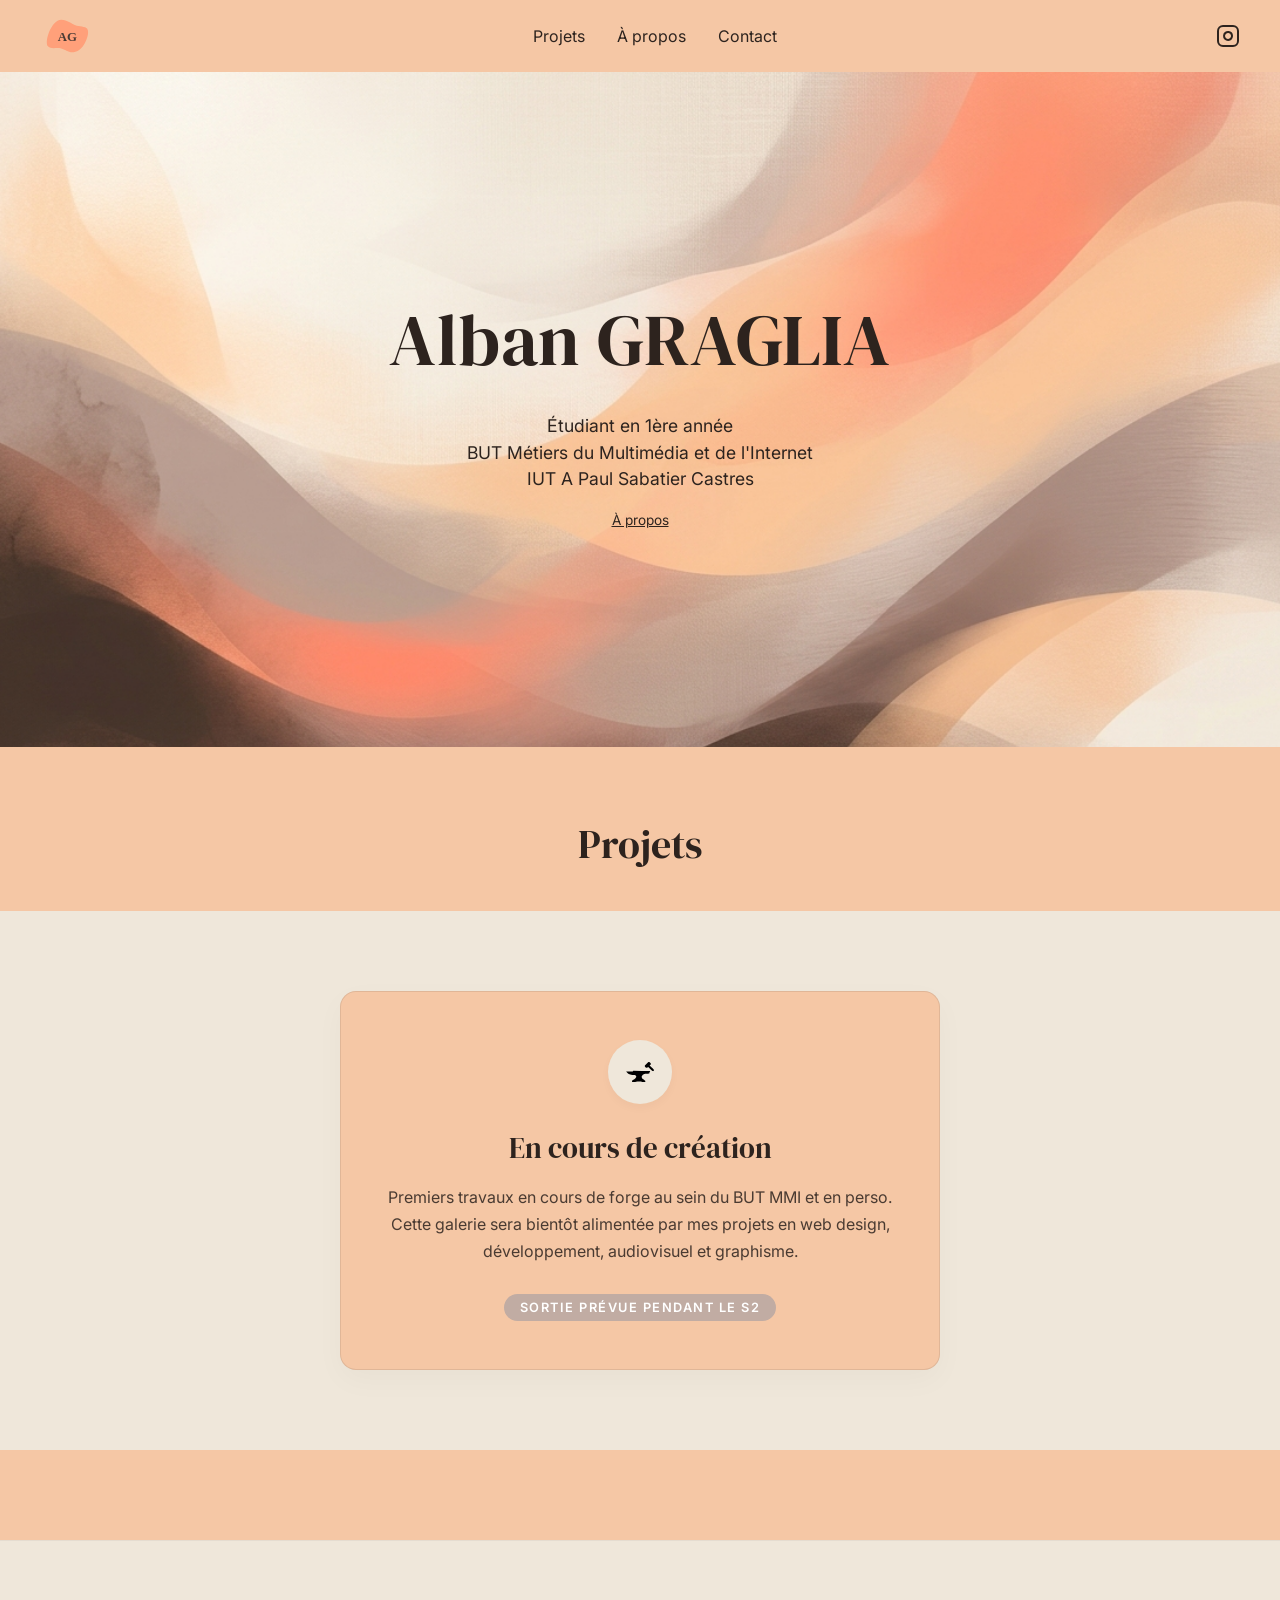
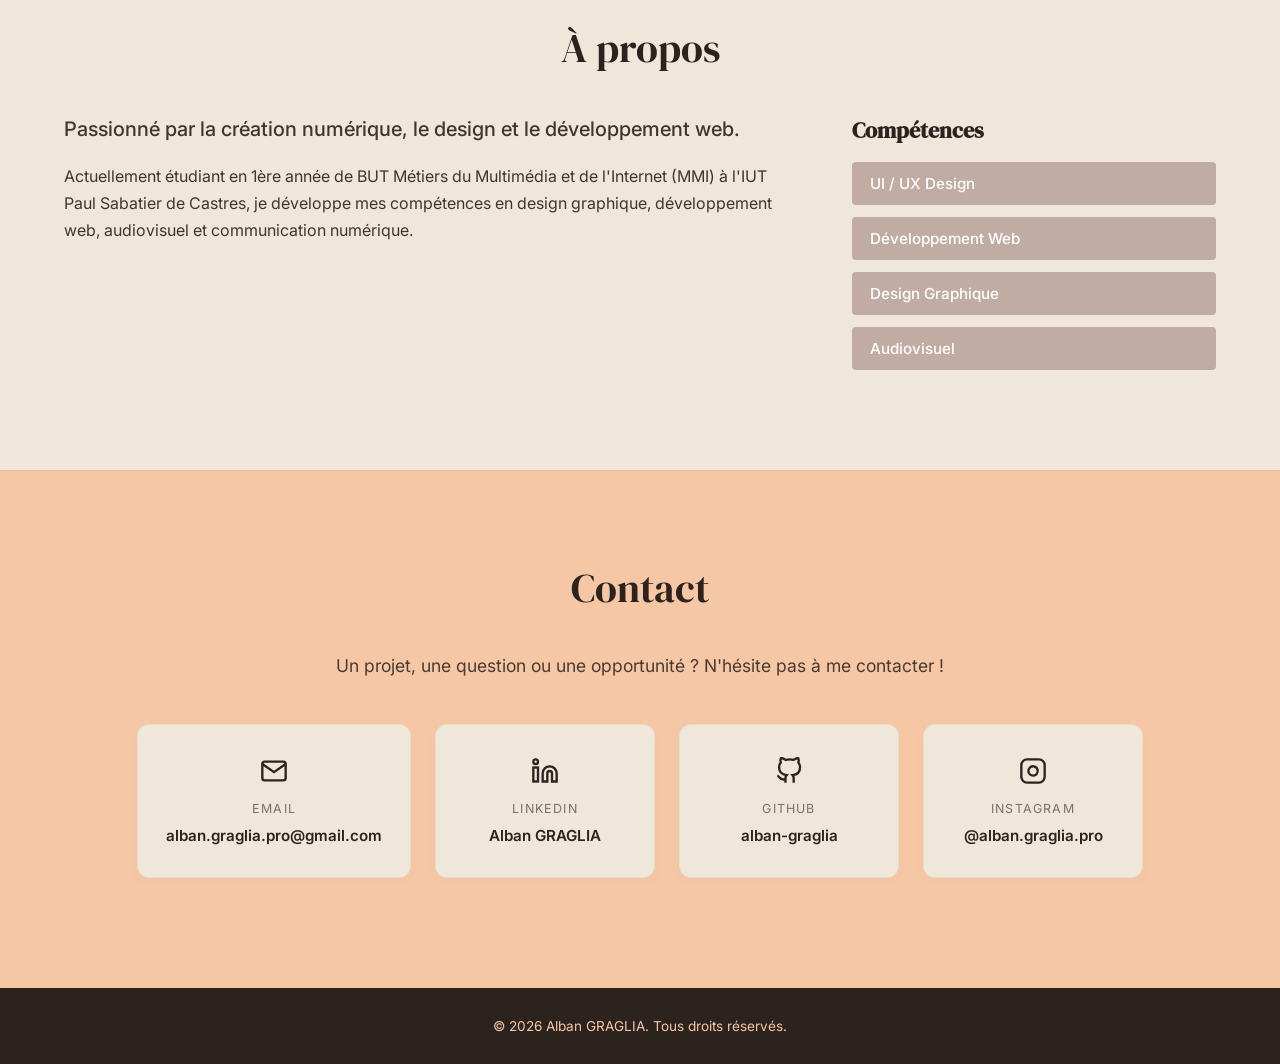
==== commit 17e06334: ". Modification du nom pour le contacte linkedin" ====
--- a/index.html
+++ b/index.html
@@ -122,7 +122,7 @@
               <img src="asset/logo/linkedin.svg" alt="LinkedIn" class="icon-svg">
             </div>
             <span class="contact-label">LinkedIn</span>
-            <span class="contact-value">Voir mon profil</span>
+            <span class="contact-value">Alban GRAGLIA</span>
           </a>
 
           <!-- GitHub -->
